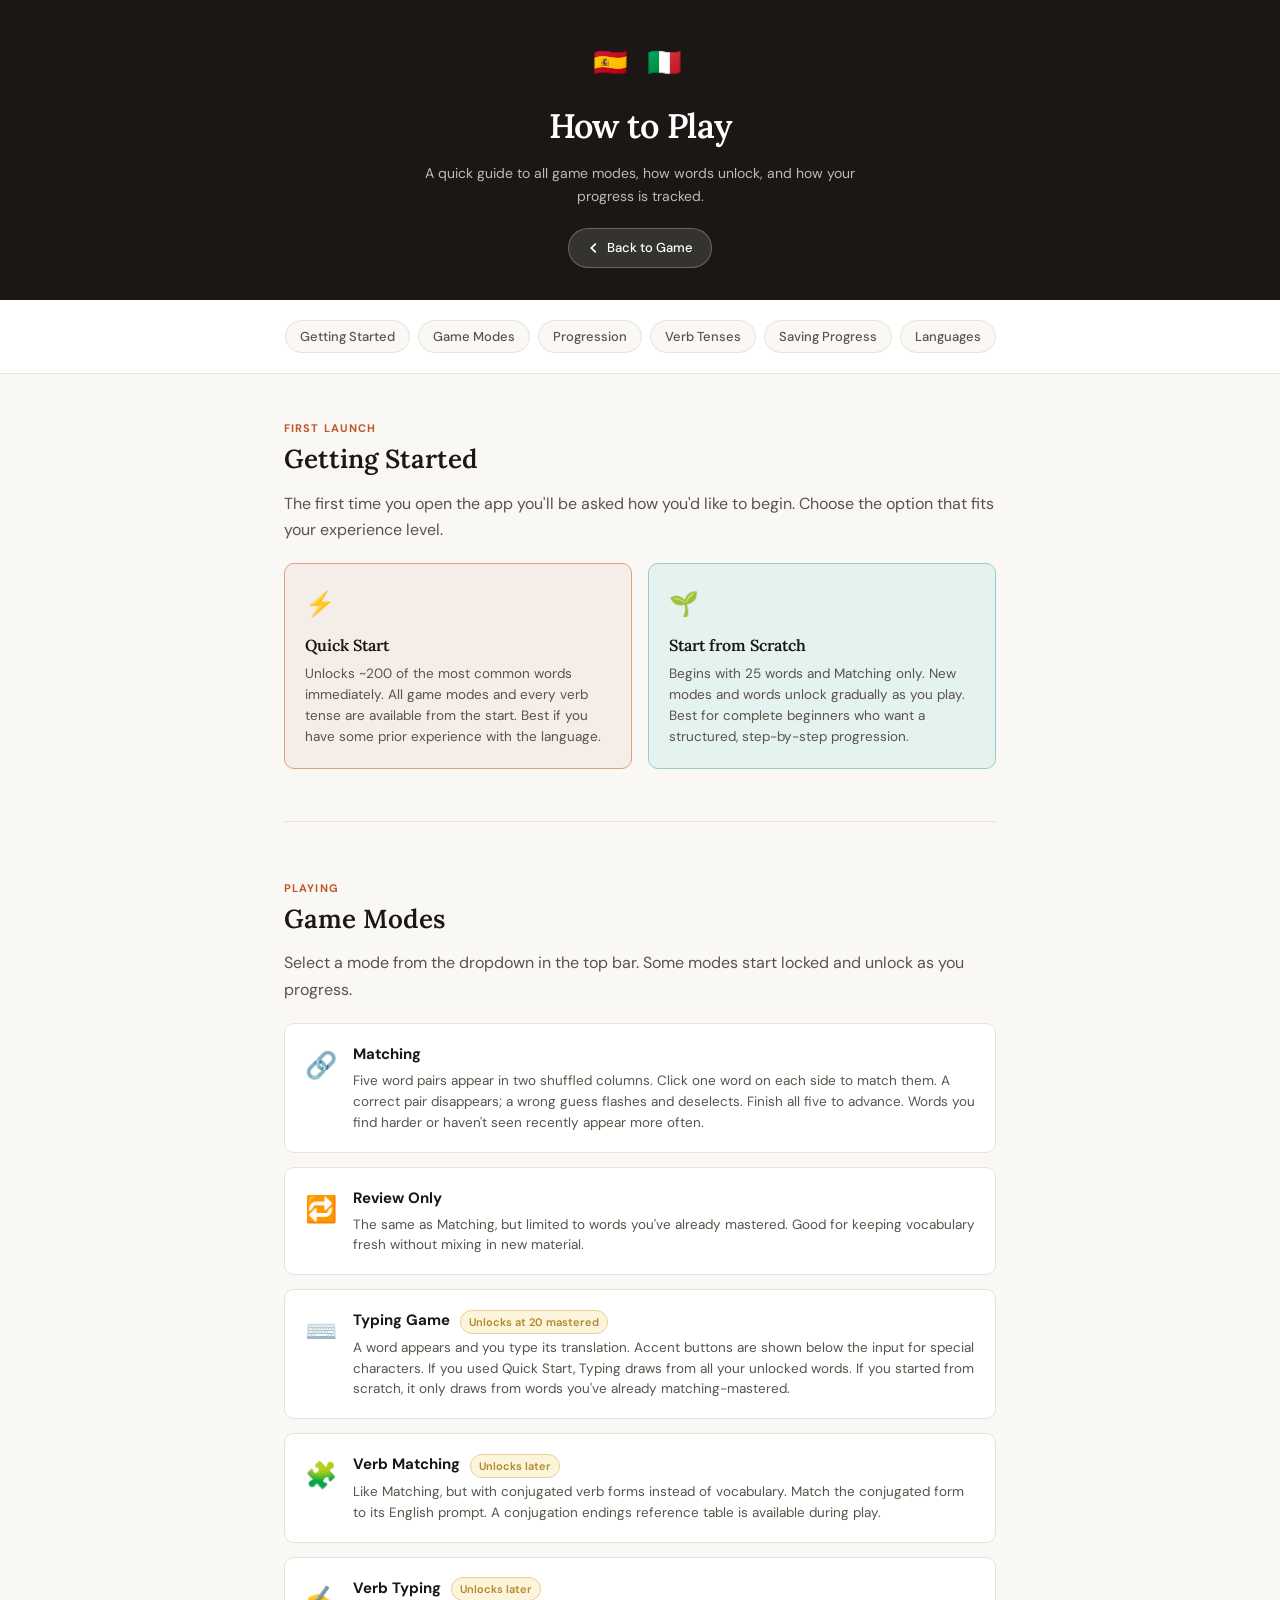
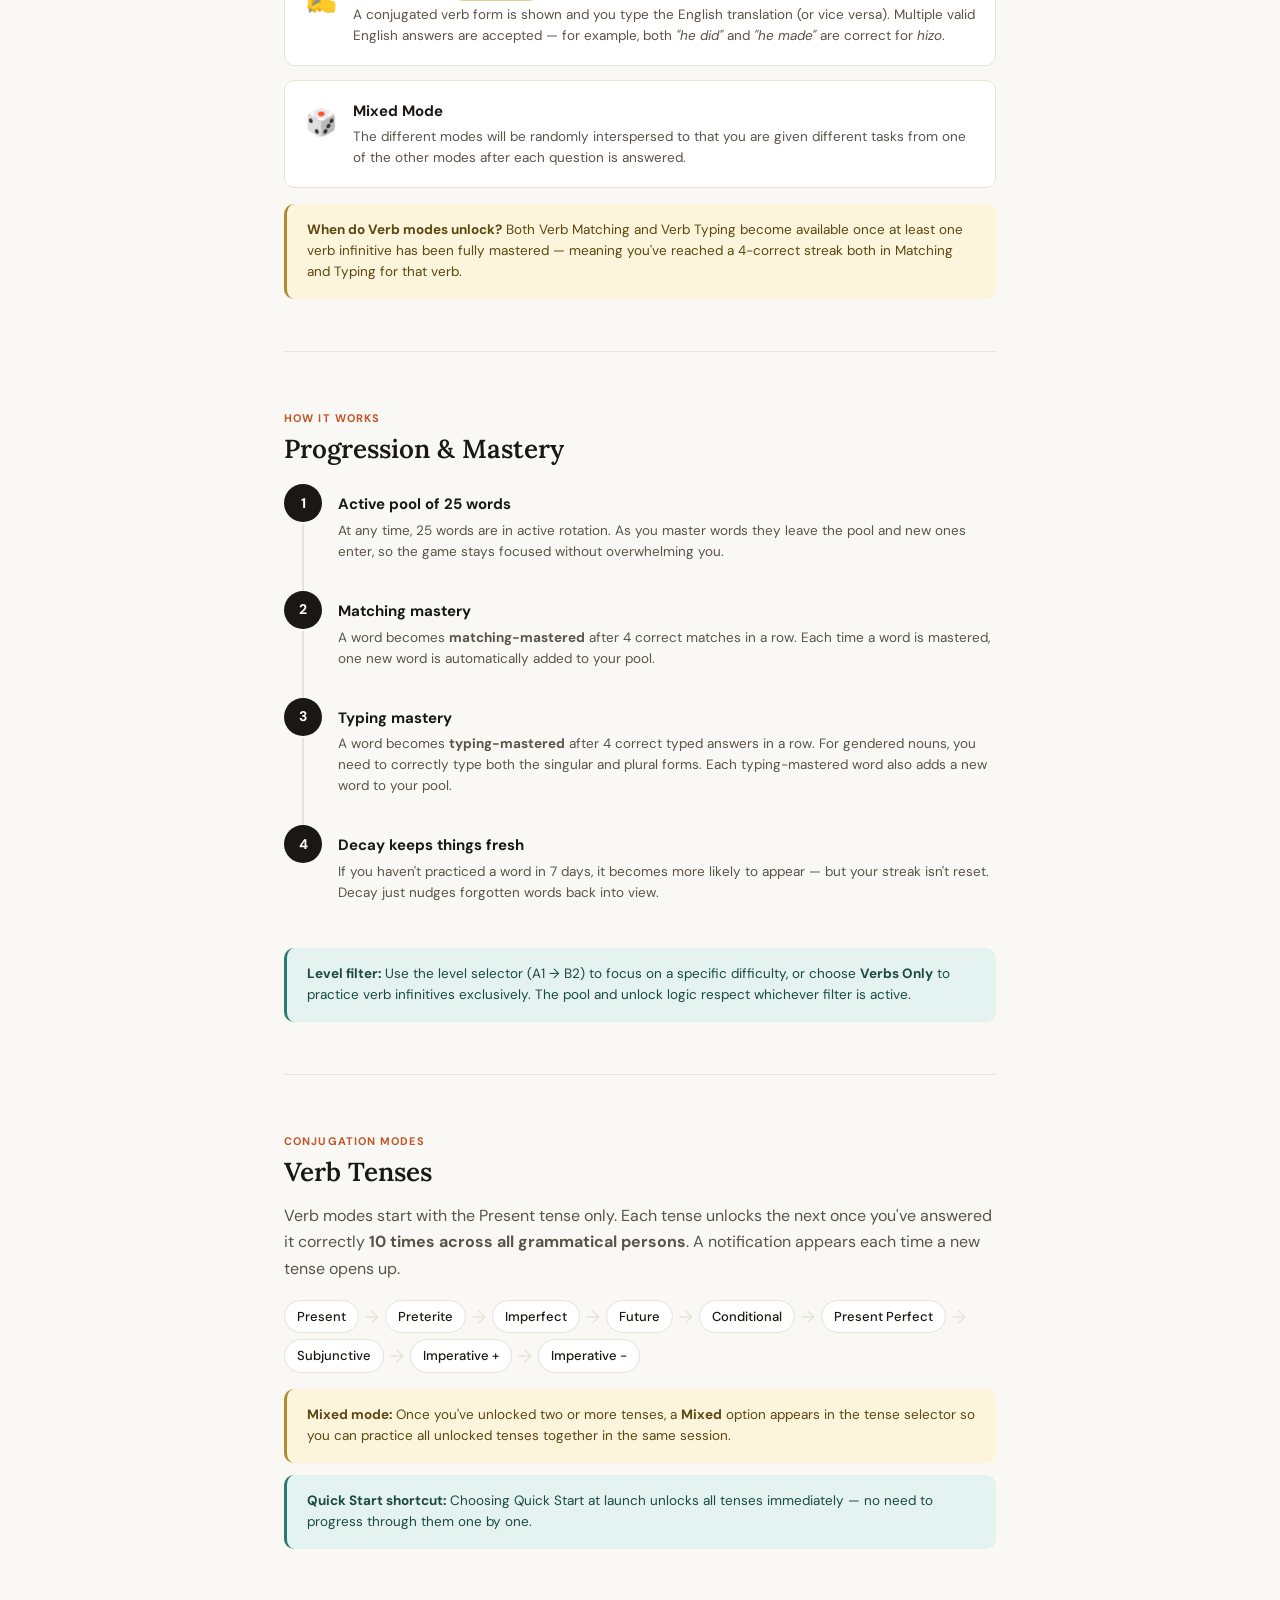
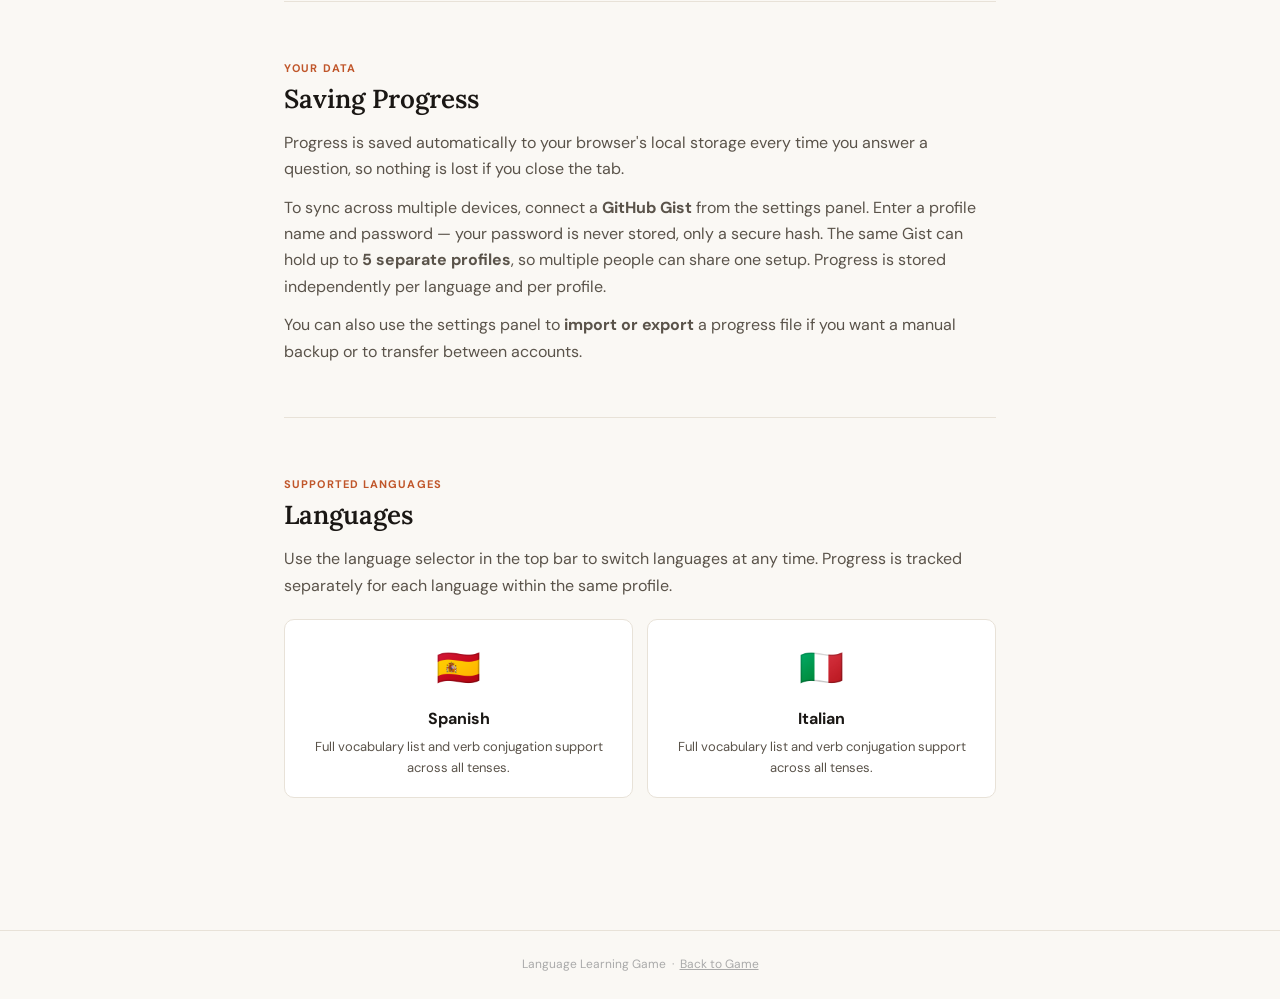
==== help.html @ 62d6d4eb "Update help.html" ====
<!DOCTYPE html>
<html lang="en">
<head>
  <meta charset="UTF-8">
  <meta name="viewport" content="width=device-width, initial-scale=1">
  <title>How to Play — Language Learning Game</title>
  <style>
    @import url('https://fonts.googleapis.com/css2?family=Lora:ital,wght@0,400;0,600;1,400&family=DM+Sans:wght@400;500;700&display=swap');

    *, *::before, *::after { box-sizing: border-box; margin: 0; padding: 0; }

    :root {
      --bg:        #faf8f4;
      --surface:   #ffffff;
      --ink:       #1a1714;
      --ink-soft:  #5a534a;
      --accent:    #c0562a;
      --accent-lt: #f5ede7;
      --teal:      #2a7c6f;
      --teal-lt:   #e4f2f0;
      --gold:      #b08a2e;
      --gold-lt:   #fdf4dc;
      --border:    #e8e2d8;
      --radius:    10px;
    }

    html { scroll-behavior: smooth; }

    body {
      font-family: 'DM Sans', sans-serif;
      background: var(--bg);
      color: var(--ink);
      line-height: 1.65;
      min-height: 100vh;
    }

    /* ── Header ── */
    .page-header {
      background: var(--ink);
      color: #fff;
      padding: 40px 24px 32px;
      text-align: center;
      position: relative;
    }

    .page-header .flags {
      font-size: 28px;
      letter-spacing: 6px;
      margin-bottom: 12px;
    }

    .page-header h1 {
      font-family: 'Lora', serif;
      font-size: clamp(22px, 5vw, 34px);
      font-weight: 600;
      letter-spacing: -0.02em;
      margin-bottom: 8px;
    }

    .page-header p {
      color: #bbb;
      font-size: 14px;
      max-width: 480px;
      margin: 0 auto;
    }

    .back-btn {
      display: inline-flex;
      align-items: center;
      gap: 6px;
      margin-top: 20px;
      padding: 8px 18px;
      background: rgba(255,255,255,0.12);
      color: #fff;
      border: 1px solid rgba(255,255,255,0.25);
      border-radius: 999px;
      font-size: 13px;
      font-family: 'DM Sans', sans-serif;
      font-weight: 500;
      cursor: pointer;
      text-decoration: none;
      transition: background 0.2s;
    }
    .back-btn:hover { background: rgba(255,255,255,0.22); }
    .back-btn svg { width:14px; height:14px; }

    /* ── Nav pills ── */
    .toc {
      display: flex;
      flex-wrap: wrap;
      gap: 8px;
      justify-content: center;
      padding: 20px 24px;
      background: var(--surface);
      border-bottom: 1px solid var(--border);
      position: sticky;
      top: 0;
      z-index: 100;
    }

    .toc a {
      padding: 5px 14px;
      border-radius: 999px;
      background: var(--bg);
      border: 1px solid var(--border);
      color: var(--ink-soft);
      font-size: 13px;
      font-weight: 500;
      text-decoration: none;
      transition: all 0.15s;
      white-space: nowrap;
    }
    .toc a:hover {
      background: var(--accent-lt);
      border-color: var(--accent);
      color: var(--accent);
    }

    /* ── Main layout ── */
    .page-body {
      max-width: 760px;
      margin: 0 auto;
      padding: 40px 24px 80px;
    }

    /* ── Sections ── */
    section {
      margin-bottom: 52px;
      scroll-margin-top: 70px;
    }

    .section-label {
      display: inline-block;
      font-size: 11px;
      font-weight: 700;
      letter-spacing: 0.1em;
      text-transform: uppercase;
      color: var(--accent);
      margin-bottom: 6px;
    }

    h2 {
      font-family: 'Lora', serif;
      font-size: clamp(19px, 4vw, 26px);
      font-weight: 600;
      line-height: 1.2;
      margin-bottom: 16px;
      color: var(--ink);
    }

    p { color: var(--ink-soft); margin-bottom: 12px; }
    p:last-child { margin-bottom: 0; }

    /* ── Start cards ── */
    .start-cards {
      display: grid;
      grid-template-columns: 1fr 1fr;
      gap: 16px;
      margin-top: 20px;
    }

    @media (max-width: 500px) {
      .start-cards { grid-template-columns: 1fr; }
    }

    .start-card {
      border-radius: var(--radius);
      padding: 20px;
      border: 1.5px solid var(--border);
    }

    .start-card.qs {
      background: var(--accent-lt);
      border-color: #e0a080;
    }

    .start-card.scratch {
      background: var(--teal-lt);
      border-color: #9accc5;
    }

    .start-card .card-icon {
      font-size: 24px;
      margin-bottom: 8px;
    }

    .start-card h3 {
      font-family: 'Lora', serif;
      font-size: 16px;
      font-weight: 600;
      margin-bottom: 6px;
    }

    .start-card p {
      font-size: 13.5px;
      line-height: 1.55;
      margin: 0;
    }

    /* ── Mode cards ── */
    .mode-list {
      display: flex;
      flex-direction: column;
      gap: 14px;
      margin-top: 20px;
    }

    .mode-card {
      display: flex;
      gap: 16px;
      align-items: flex-start;
      background: var(--surface);
      border: 1px solid var(--border);
      border-radius: var(--radius);
      padding: 18px 20px;
    }

    .mode-card .mode-icon {
      font-size: 26px;
      flex-shrink: 0;
      margin-top: 2px;
    }

    .mode-card h3 {
      font-size: 15px;
      font-weight: 700;
      margin-bottom: 4px;
    }

    .mode-card p {
      font-size: 13.5px;
      margin: 0;
      line-height: 1.55;
    }

    .badge {
      display: inline-block;
      font-size: 11px;
      font-weight: 600;
      padding: 2px 8px;
      border-radius: 999px;
      margin-left: 6px;
      vertical-align: middle;
      background: var(--gold-lt);
      color: var(--gold);
      border: 1px solid #e8d090;
    }

    /* ── Progress steps ── */
    .progress-steps {
      margin-top: 20px;
      display: flex;
      flex-direction: column;
      gap: 0;
    }

    .step {
      display: flex;
      gap: 16px;
      position: relative;
    }

    .step:not(:last-child)::before {
      content: '';
      position: absolute;
      left: 18px;
      top: 40px;
      bottom: 0;
      width: 2px;
      background: var(--border);
    }

    .step-num {
      width: 38px;
      height: 38px;
      border-radius: 50%;
      background: var(--ink);
      color: #fff;
      display: flex;
      align-items: center;
      justify-content: center;
      font-size: 14px;
      font-weight: 700;
      flex-shrink: 0;
      z-index: 1;
    }

    .step-body {
      padding-bottom: 28px;
    }

    .step-body h3 {
      font-size: 15px;
      font-weight: 700;
      margin-bottom: 4px;
      padding-top: 8px;
    }

    .step-body p {
      font-size: 13.5px;
      margin: 0;
      line-height: 1.55;
    }

    /* ── Tense chain ── */
    .tense-chain {
      display: flex;
      flex-wrap: wrap;
      align-items: center;
      gap: 6px;
      margin: 18px 0 8px;
    }

    .tense-pill {
      padding: 5px 12px;
      border-radius: 999px;
      background: var(--surface);
      border: 1px solid var(--border);
      font-size: 13px;
      font-weight: 500;
      color: var(--ink);
    }

    .tense-arrow {
      color: var(--border);
      font-size: 18px;
      line-height: 1;
    }

    /* ── Info boxes ── */
    .info-box {
      border-radius: var(--radius);
      padding: 16px 20px;
      margin-top: 16px;
      font-size: 13.5px;
      line-height: 1.55;
    }

    .info-box.tip {
      background: var(--gold-lt);
      border-left: 3px solid var(--gold);
      color: #5a4810;
    }

    .info-box.note {
      background: var(--teal-lt);
      border-left: 3px solid var(--teal);
      color: #1a4a43;
    }

    .info-box strong { font-weight: 700; }

    /* ── Language grid ── */
    .lang-grid {
      display: grid;
      grid-template-columns: 1fr 1fr;
      gap: 14px;
      margin-top: 20px;
    }

    @media (max-width: 440px) {
      .lang-grid { grid-template-columns: 1fr; }
    }

    .lang-card {
      background: var(--surface);
      border: 1px solid var(--border);
      border-radius: var(--radius);
      padding: 18px 20px;
      text-align: center;
    }

    .lang-card .lang-flag { font-size: 36px; margin-bottom: 8px; }
    .lang-card h3 { font-size: 16px; font-weight: 700; margin-bottom: 4px; }
    .lang-card p { font-size: 13px; margin: 0; }

    /* ── Divider ── */
    hr {
      border: none;
      border-top: 1px solid var(--border);
      margin: 0 0 52px;
    }

    /* ── Footer ── */
    .page-footer {
      text-align: center;
      padding: 24px;
      font-size: 12px;
      color: #aaa;
      border-top: 1px solid var(--border);
    }
  </style>
</head>
<body>

  <header class="page-header">
    <div class="flags">🇪🇸 🇮🇹</div>
    <h1>How to Play</h1>
    <p>A quick guide to all game modes, how words unlock, and how your progress is tracked.</p>
    <a class="back-btn" href="javascript:window.close()">
      <svg viewBox="0 0 16 16" fill="none" stroke="currentColor" stroke-width="2">
        <path d="M10 3L5 8l5 5"/>
      </svg>
      Back to Game
    </a>
  </header>

  <nav class="toc" aria-label="Page sections">
    <a href="#getting-started">Getting Started</a>
    <a href="#modes">Game Modes</a>
    <a href="#progression">Progression</a>
    <a href="#verb-tenses">Verb Tenses</a>
    <a href="#sync">Saving Progress</a>
    <a href="#languages">Languages</a>
  </nav>

  <div class="page-body">

    <!-- ── GETTING STARTED ── -->
    <section id="getting-started">
      <span class="section-label">First launch</span>
      <h2>Getting Started</h2>
      <p>The first time you open the app you'll be asked how you'd like to begin. Choose the option that fits your experience level.</p>

      <div class="start-cards">
        <div class="start-card qs">
          <div class="card-icon">⚡</div>
          <h3>Quick Start</h3>
          <p>Unlocks ~200 of the most common words immediately. All game modes and every verb tense are available from the start. Best if you have some prior experience with the language.</p>
        </div>
        <div class="start-card scratch">
          <div class="card-icon">🌱</div>
          <h3>Start from Scratch</h3>
          <p>Begins with 25 words and Matching only. New modes and words unlock gradually as you play. Best for complete beginners who want a structured, step-by-step progression.</p>
        </div>
      </div>
    </section>

    <hr>

    <!-- ── GAME MODES ── -->
    <section id="modes">
      <span class="section-label">Playing</span>
      <h2>Game Modes</h2>
      <p>Select a mode from the dropdown in the top bar. Some modes start locked and unlock as you progress.</p>

      <div class="mode-list">

        <div class="mode-card">
          <div class="mode-icon">🔗</div>
          <div>
            <h3>Matching</h3>
            <p>Five word pairs appear in two shuffled columns. Click one word on each side to match them. A correct pair disappears; a wrong guess flashes and deselects. Finish all five to advance. Words you find harder or haven't seen recently appear more often.</p>
          </div>
        </div>

        <div class="mode-card">
          <div class="mode-icon">🔁</div>
          <div>
            <h3>Review Only</h3>
            <p>The same as Matching, but limited to words you've already mastered. Good for keeping vocabulary fresh without mixing in new material.</p>
          </div>
        </div>

        <div class="mode-card">
          <div class="mode-icon">⌨️</div>
          <div>
            <h3>Typing Game <span class="badge">Unlocks at 20 mastered</span></h3>
            <p>A word appears and you type its translation. Accent buttons are shown below the input for special characters. If you used Quick Start, Typing draws from all your unlocked words. If you started from scratch, it only draws from words you've already matching-mastered.</p>
          </div>
        </div>

        <div class="mode-card">
          <div class="mode-icon">🧩</div>
          <div>
            <h3>Verb Matching <span class="badge">Unlocks later</span></h3>
            <p>Like Matching, but with conjugated verb forms instead of vocabulary. Match the conjugated form to its English prompt. A conjugation endings reference table is available during play.</p>
          </div>
        </div>

        <div class="mode-card">
          <div class="mode-icon">✍️</div>
          <div>
            <h3>Verb Typing <span class="badge">Unlocks later</span></h3>
            <p>A conjugated verb form is shown and you type the English translation (or vice versa). Multiple valid English answers are accepted — for example, both <em>"he did"</em> and <em>"he made"</em> are correct for <em>hizo</em>.</p>
          </div>
        </div>

        <div class="mode-card">
          <div class="mode-icon">🎲</div>
          <div>
            <h3>Mixed Mode</h3>
            <p>The different modes will be randomly interspersed to that you are given different tasks from one of the other modes after each question is answered.</p>
          </div>
        </div>

      </div>

      <div class="info-box tip">
        <strong>When do Verb modes unlock?</strong> Both Verb Matching and Verb Typing become available once at least one verb infinitive has been fully mastered — meaning you've reached a 4-correct streak both in Matching and Typing for that verb.
      </div>
    </section>

    <hr>

    <!-- ── PROGRESSION ── -->
    <section id="progression">
      <span class="section-label">How it works</span>
      <h2>Progression &amp; Mastery</h2>

      <div class="progress-steps">

        <div class="step">
          <div class="step-num">1</div>
          <div class="step-body">
            <h3>Active pool of 25 words</h3>
            <p>At any time, 25 words are in active rotation. As you master words they leave the pool and new ones enter, so the game stays focused without overwhelming you.</p>
          </div>
        </div>

        <div class="step">
          <div class="step-num">2</div>
          <div class="step-body">
            <h3>Matching mastery</h3>
            <p>A word becomes <strong>matching-mastered</strong> after 4 correct matches in a row. Each time a word is mastered, one new word is automatically added to your pool.</p>
          </div>
        </div>

        <div class="step">
          <div class="step-num">3</div>
          <div class="step-body">
            <h3>Typing mastery</h3>
            <p>A word becomes <strong>typing-mastered</strong> after 4 correct typed answers in a row. For gendered nouns, you need to correctly type both the singular and plural forms. Each typing-mastered word also adds a new word to your pool.</p>
          </div>
        </div>

        <div class="step">
          <div class="step-num">4</div>
          <div class="step-body">
            <h3>Decay keeps things fresh</h3>
            <p>If you haven't practiced a word in 7 days, it becomes more likely to appear — but your streak isn't reset. Decay just nudges forgotten words back into view.</p>
          </div>
        </div>

      </div>

      <div class="info-box note">
        <strong>Level filter:</strong> Use the level selector (A1 → B2) to focus on a specific difficulty, or choose <strong>Verbs Only</strong> to practice verb infinitives exclusively. The pool and unlock logic respect whichever filter is active.
      </div>
    </section>

    <hr>

    <!-- ── VERB TENSES ── -->
    <section id="verb-tenses">
      <span class="section-label">Conjugation modes</span>
      <h2>Verb Tenses</h2>
      <p>Verb modes start with the Present tense only. Each tense unlocks the next once you've answered it correctly <strong>10 times across all grammatical persons</strong>. A notification appears each time a new tense opens up.</p>

      <div class="tense-chain">
        <span class="tense-pill">Present</span>
        <span class="tense-arrow">→</span>
        <span class="tense-pill">Preterite</span>
        <span class="tense-arrow">→</span>
        <span class="tense-pill">Imperfect</span>
        <span class="tense-arrow">→</span>
        <span class="tense-pill">Future</span>
        <span class="tense-arrow">→</span>
        <span class="tense-pill">Conditional</span>
        <span class="tense-arrow">→</span>
        <span class="tense-pill">Present Perfect</span>
        <span class="tense-arrow">→</span>
        <span class="tense-pill">Subjunctive</span>
        <span class="tense-arrow">→</span>
        <span class="tense-pill">Imperative +</span>
        <span class="tense-arrow">→</span>
        <span class="tense-pill">Imperative −</span>
      </div>

      <div class="info-box tip">
        <strong>Mixed mode:</strong> Once you've unlocked two or more tenses, a <strong>Mixed</strong> option appears in the tense selector so you can practice all unlocked tenses together in the same session.
      </div>

      <div class="info-box note" style="margin-top:12px;">
        <strong>Quick Start shortcut:</strong> Choosing Quick Start at launch unlocks all tenses immediately — no need to progress through them one by one.
      </div>
    </section>

    <hr>

    <!-- ── SAVING PROGRESS ── -->
    <section id="sync">
      <span class="section-label">Your data</span>
      <h2>Saving Progress</h2>
      <p>Progress is saved automatically to your browser's local storage every time you answer a question, so nothing is lost if you close the tab.</p>
      <p>To sync across multiple devices, connect a <strong>GitHub Gist</strong> from the settings panel. Enter a profile name and password — your password is never stored, only a secure hash. The same Gist can hold up to <strong>5 separate profiles</strong>, so multiple people can share one setup. Progress is stored independently per language and per profile.</p>
      <p>You can also use the settings panel to <strong>import or export</strong> a progress file if you want a manual backup or to transfer between accounts.</p>
    </section>

    <hr>

    <!-- ── LANGUAGES ── -->
    <section id="languages">
      <span class="section-label">Supported languages</span>
      <h2>Languages</h2>
      <p>Use the language selector in the top bar to switch languages at any time. Progress is tracked separately for each language within the same profile.</p>

      <div class="lang-grid">
        <div class="lang-card">
          <div class="lang-flag">🇪🇸</div>
          <h3>Spanish</h3>
          <p>Full vocabulary list and verb conjugation support across all tenses.</p>
        </div>
        <div class="lang-card">
          <div class="lang-flag">🇮🇹</div>
          <h3>Italian</h3>
          <p>Full vocabulary list and verb conjugation support across all tenses.</p>
        </div>
      </div>
    </section>

  </div>

  <footer class="page-footer">
    Language Learning Game &nbsp;·&nbsp; <a href="javascript:window.close()" style="color:inherit;">Back to Game</a>
  </footer>

</body>
</html>
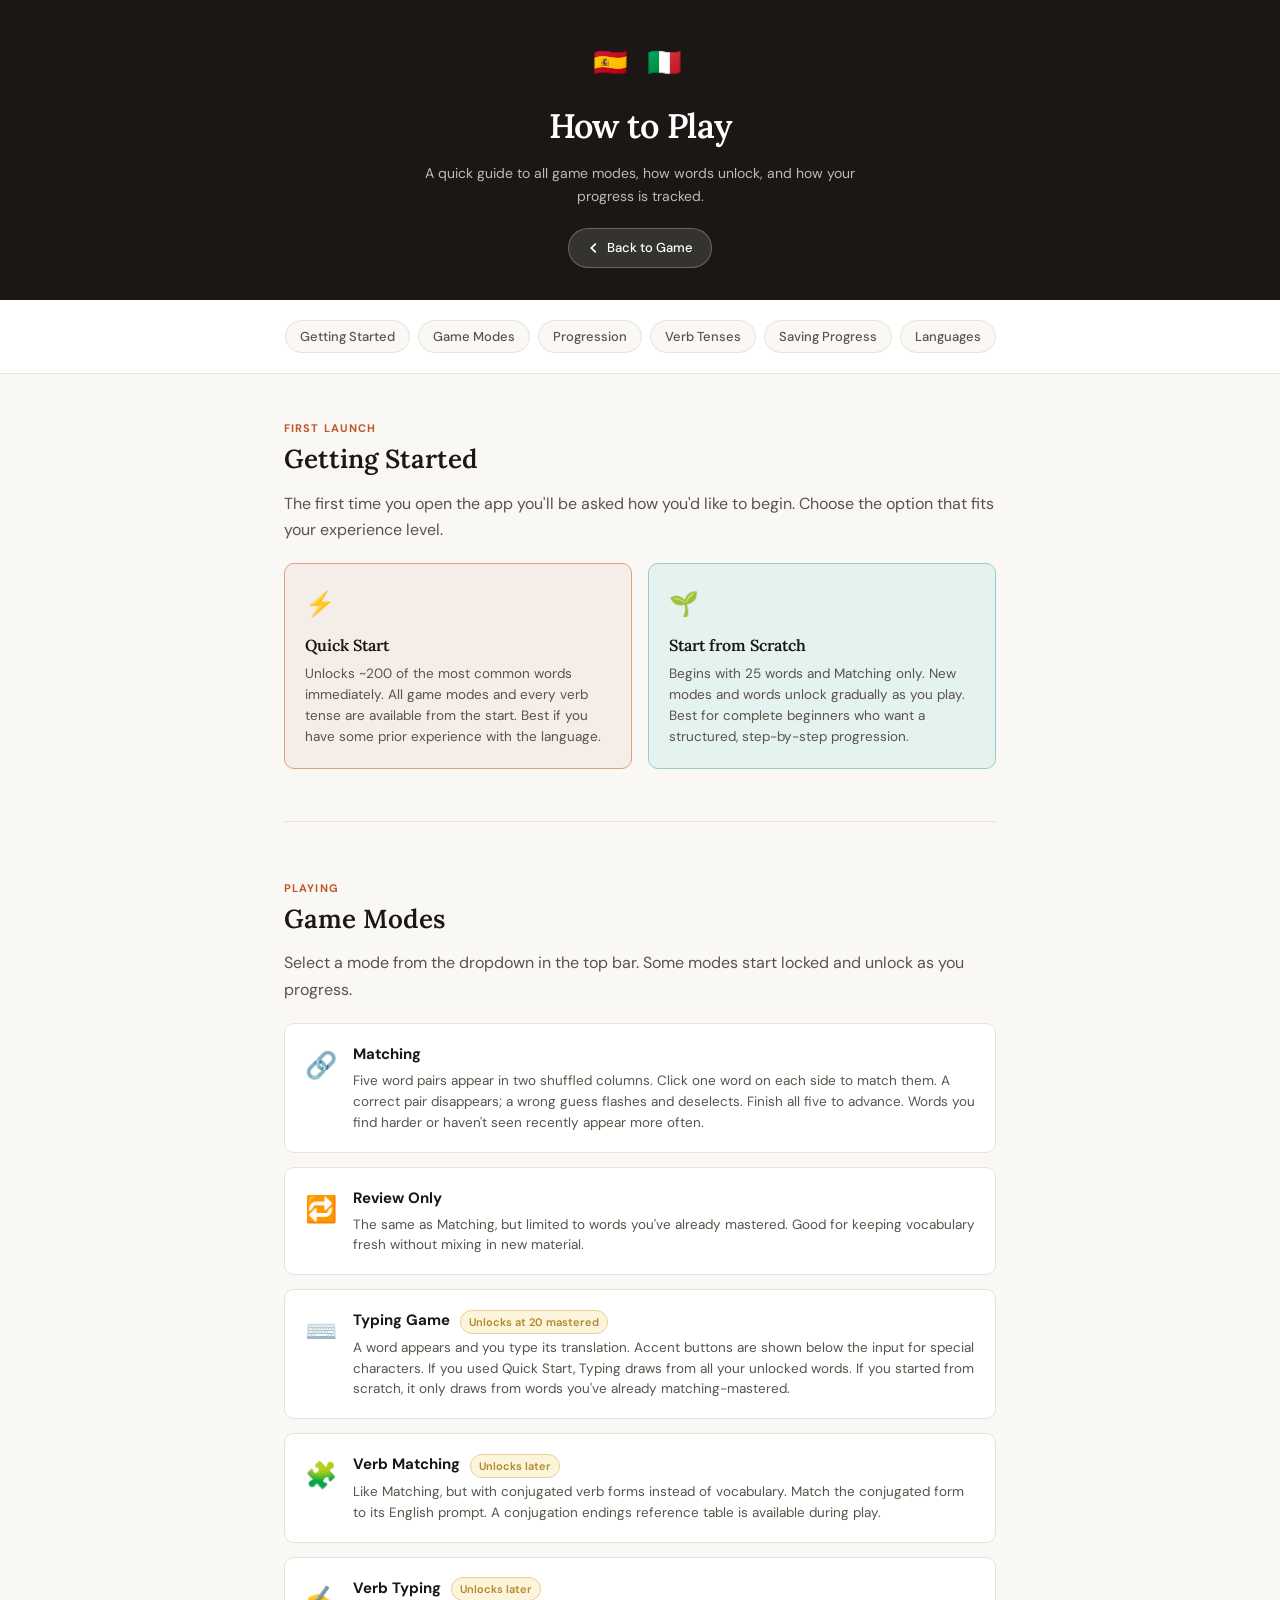
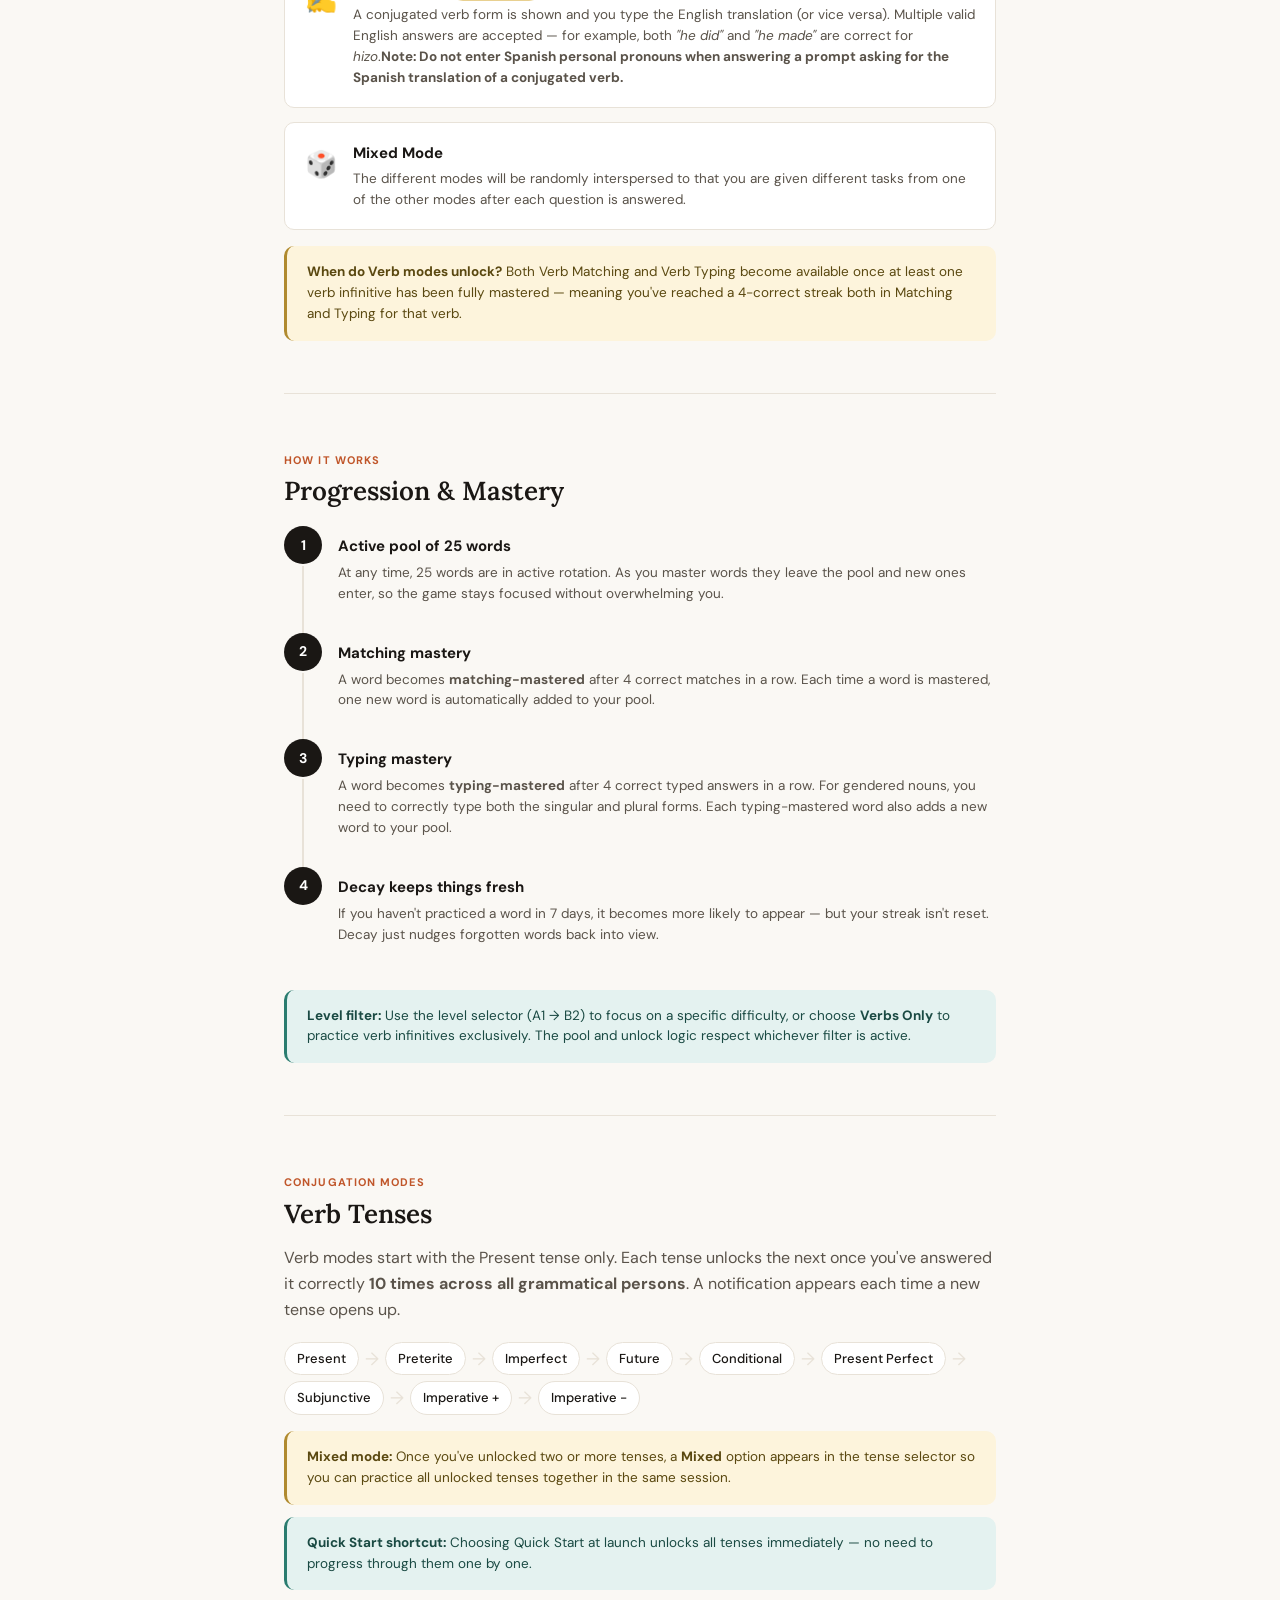
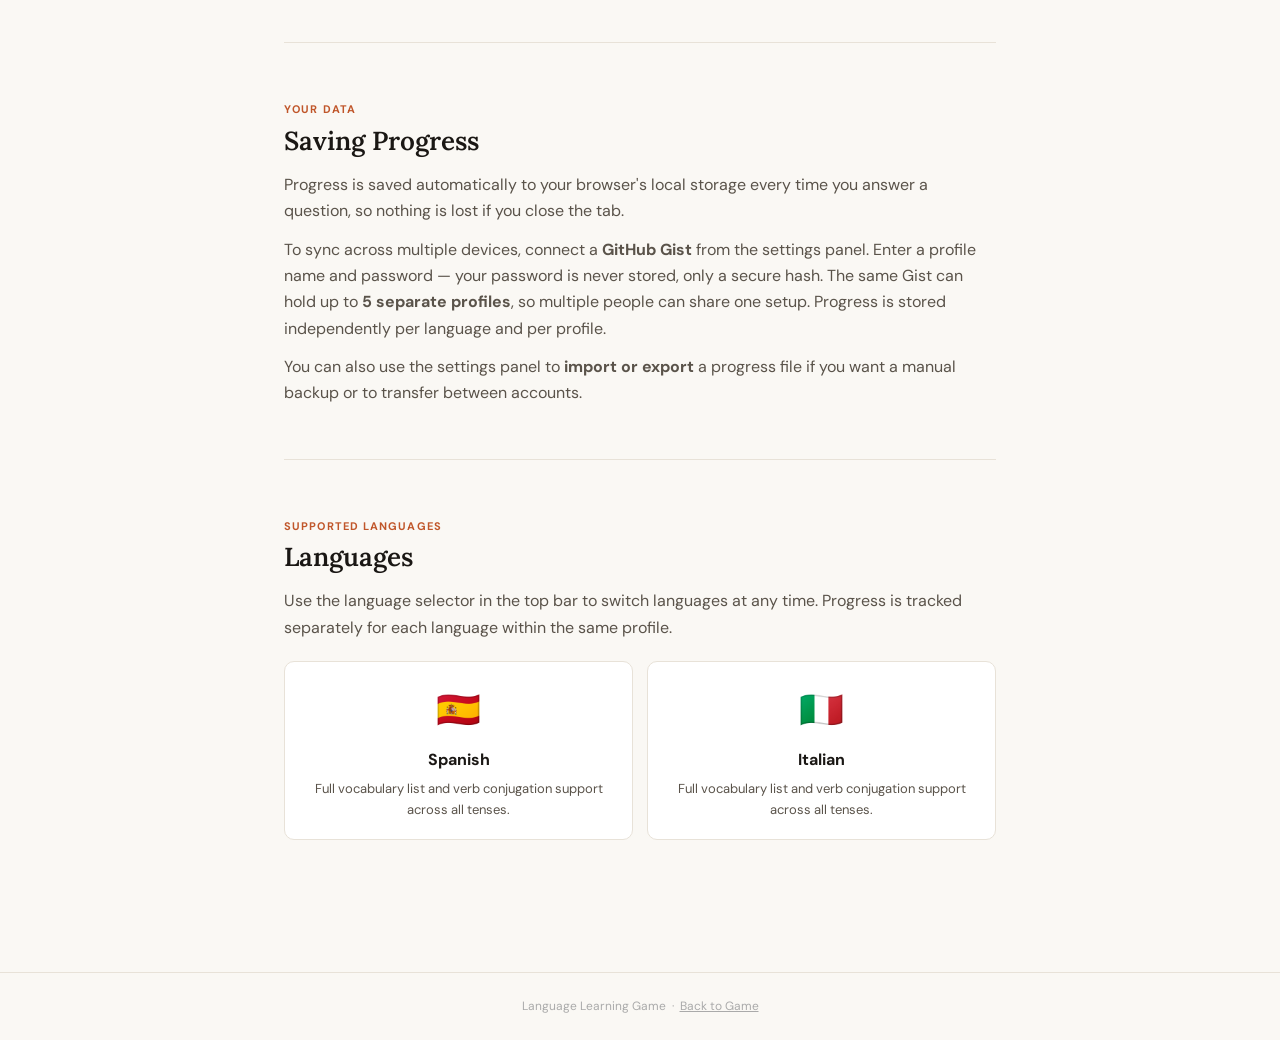
==== commit 3ec20086: "Update help.html" ====
--- a/help.html
+++ b/help.html
@@ -482,7 +482,7 @@
           <div class="mode-icon">✍️</div>
           <div>
             <h3>Verb Typing <span class="badge">Unlocks later</span></h3>
-            <p>A conjugated verb form is shown and you type the English translation (or vice versa). Multiple valid English answers are accepted — for example, both <em>"he did"</em> and <em>"he made"</em> are correct for <em>hizo</em>.</p>
+            <p>A conjugated verb form is shown and you type the English translation (or vice versa). Multiple valid English answers are accepted — for example, both <em>"he did"</em> and <em>"he made"</em> are correct for <em>hizo</em>.<strong>Note: Do not enter Spanish personal pronouns when answering a prompt asking for the Spanish translation of a conjugated verb.</strong></p>
           </div>
         </div>
 
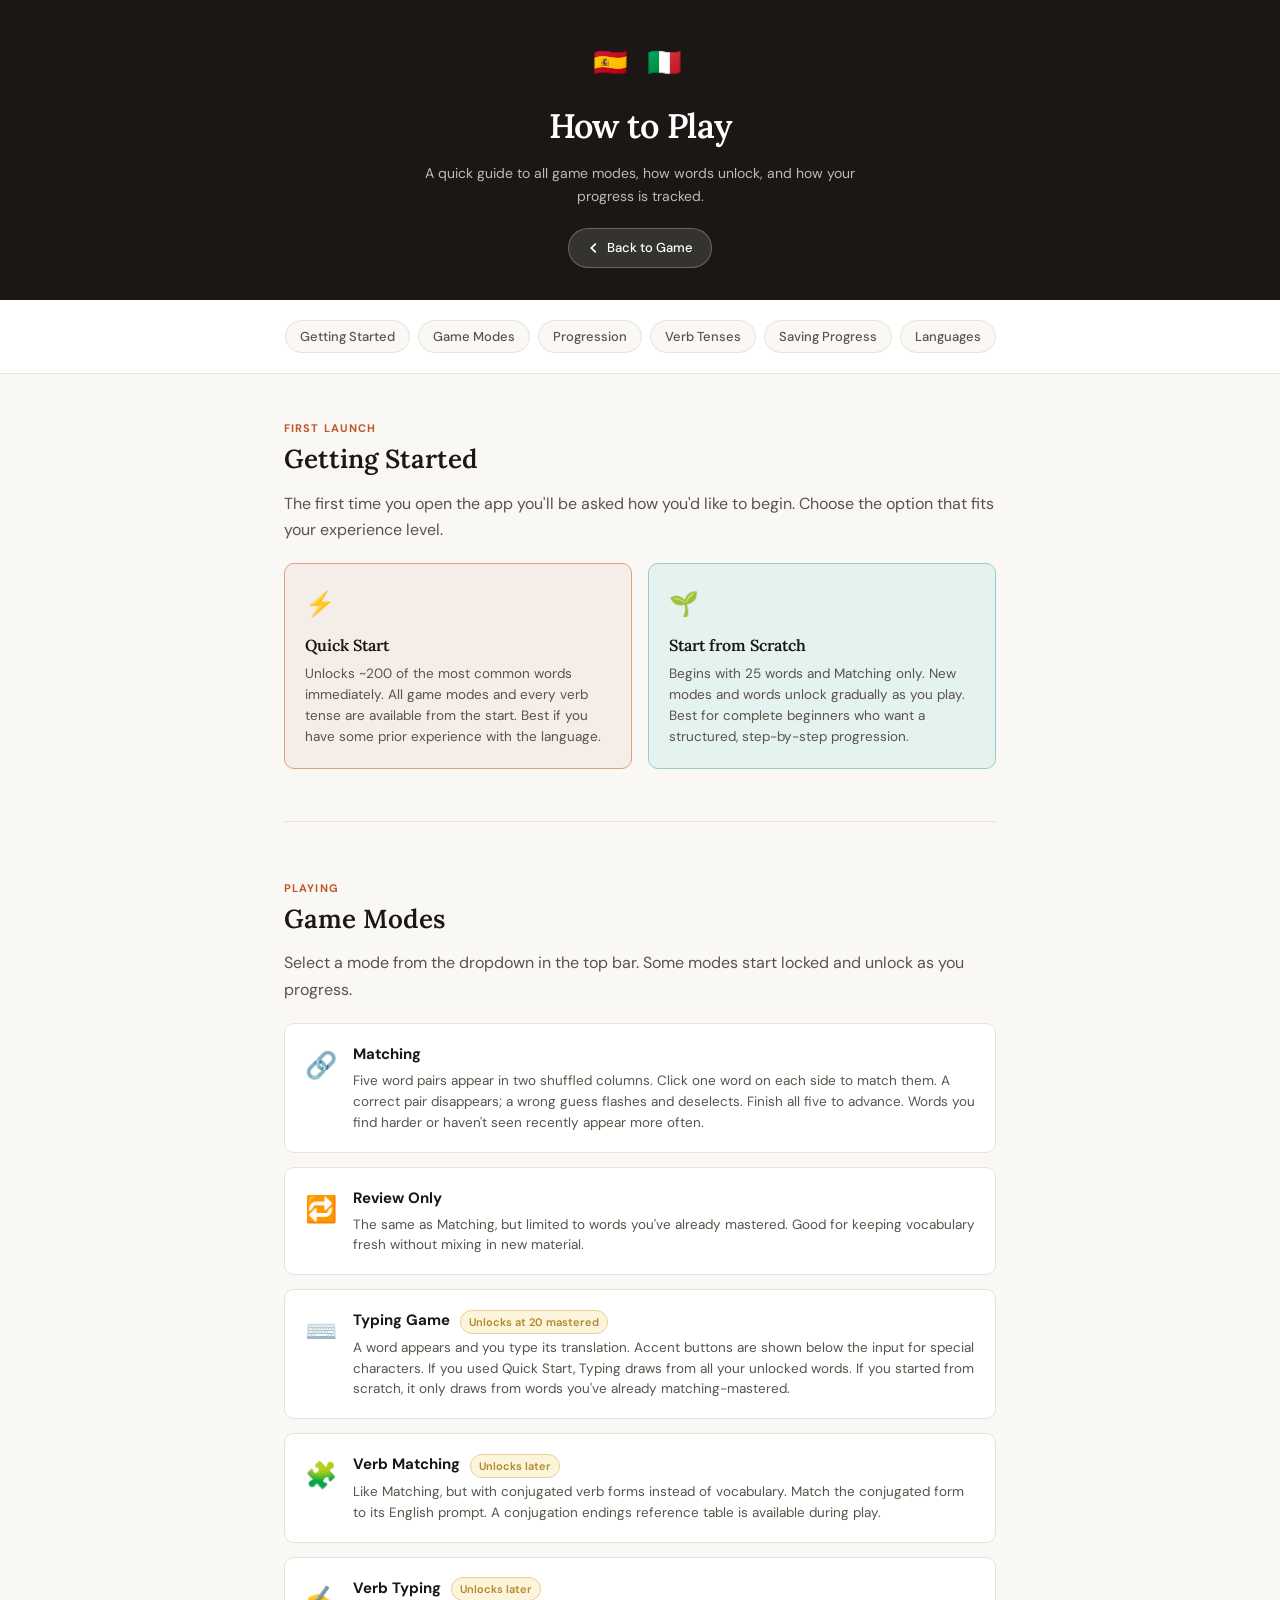
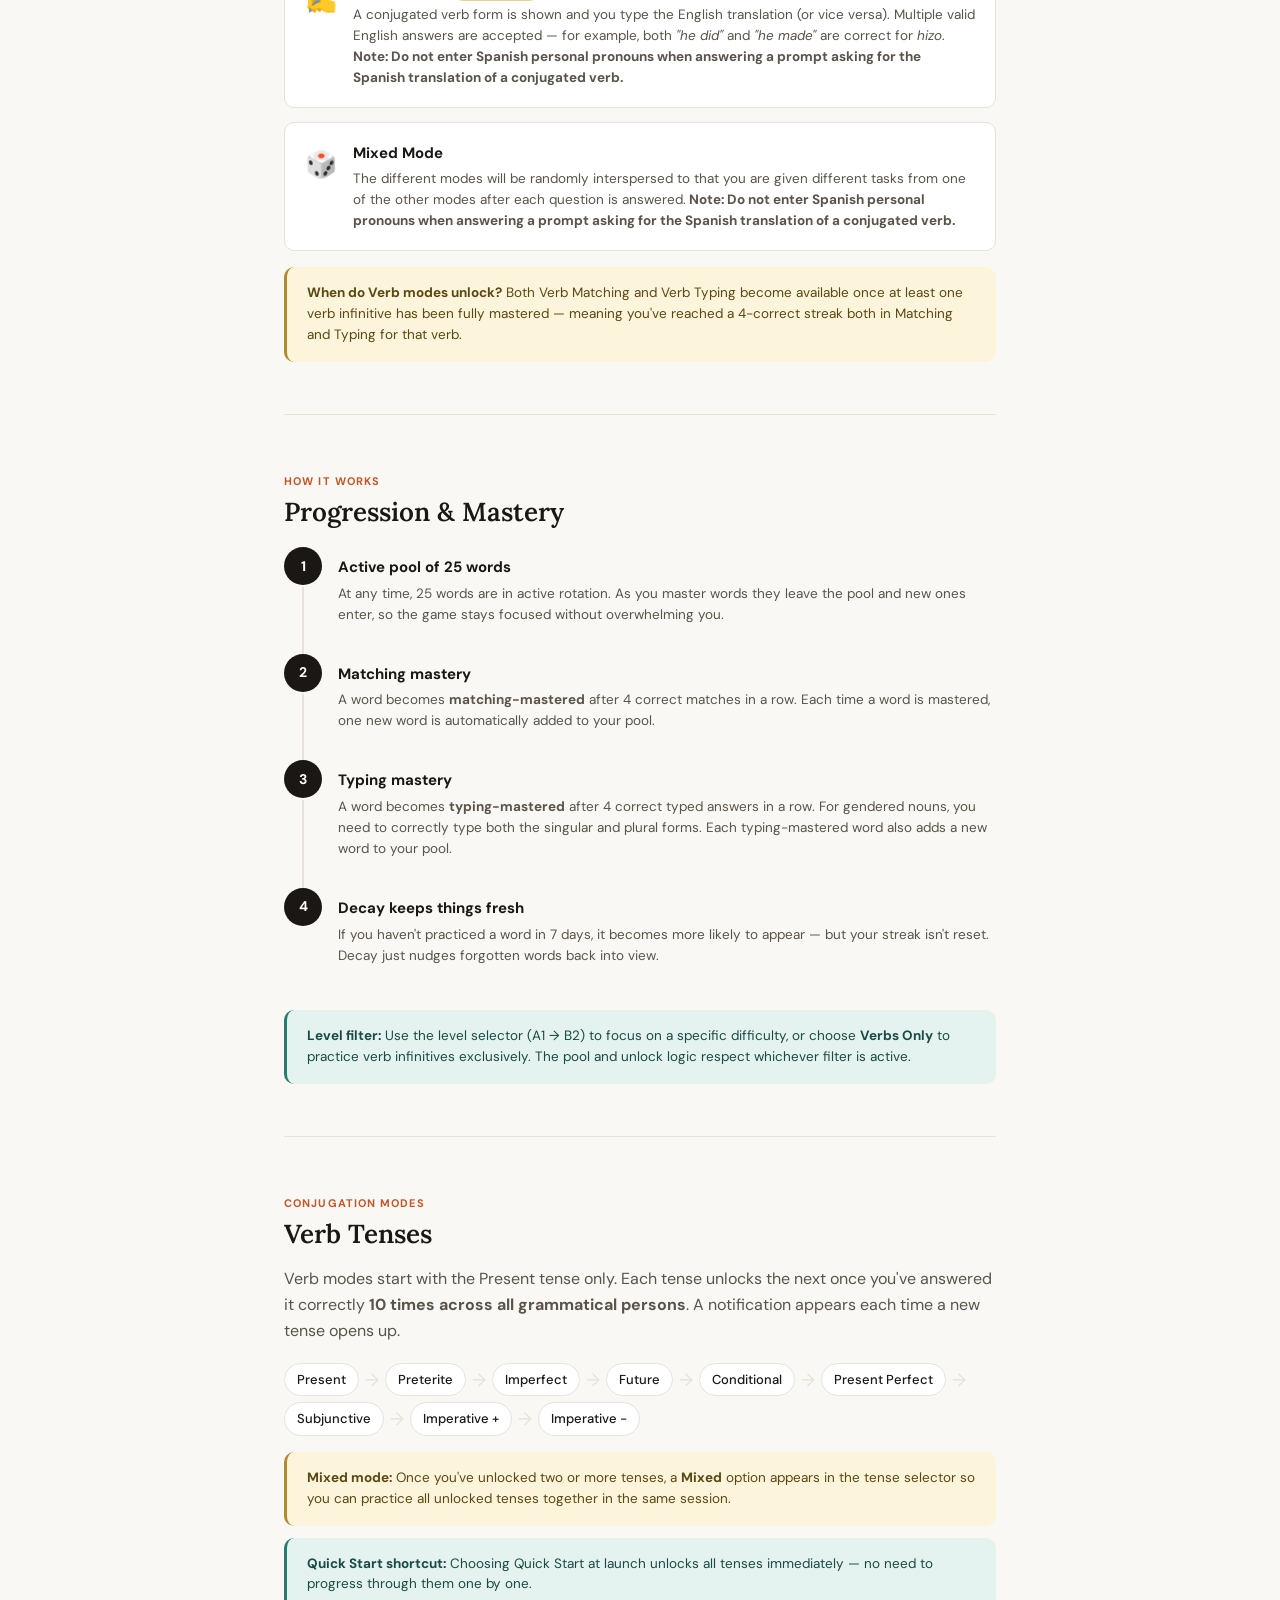
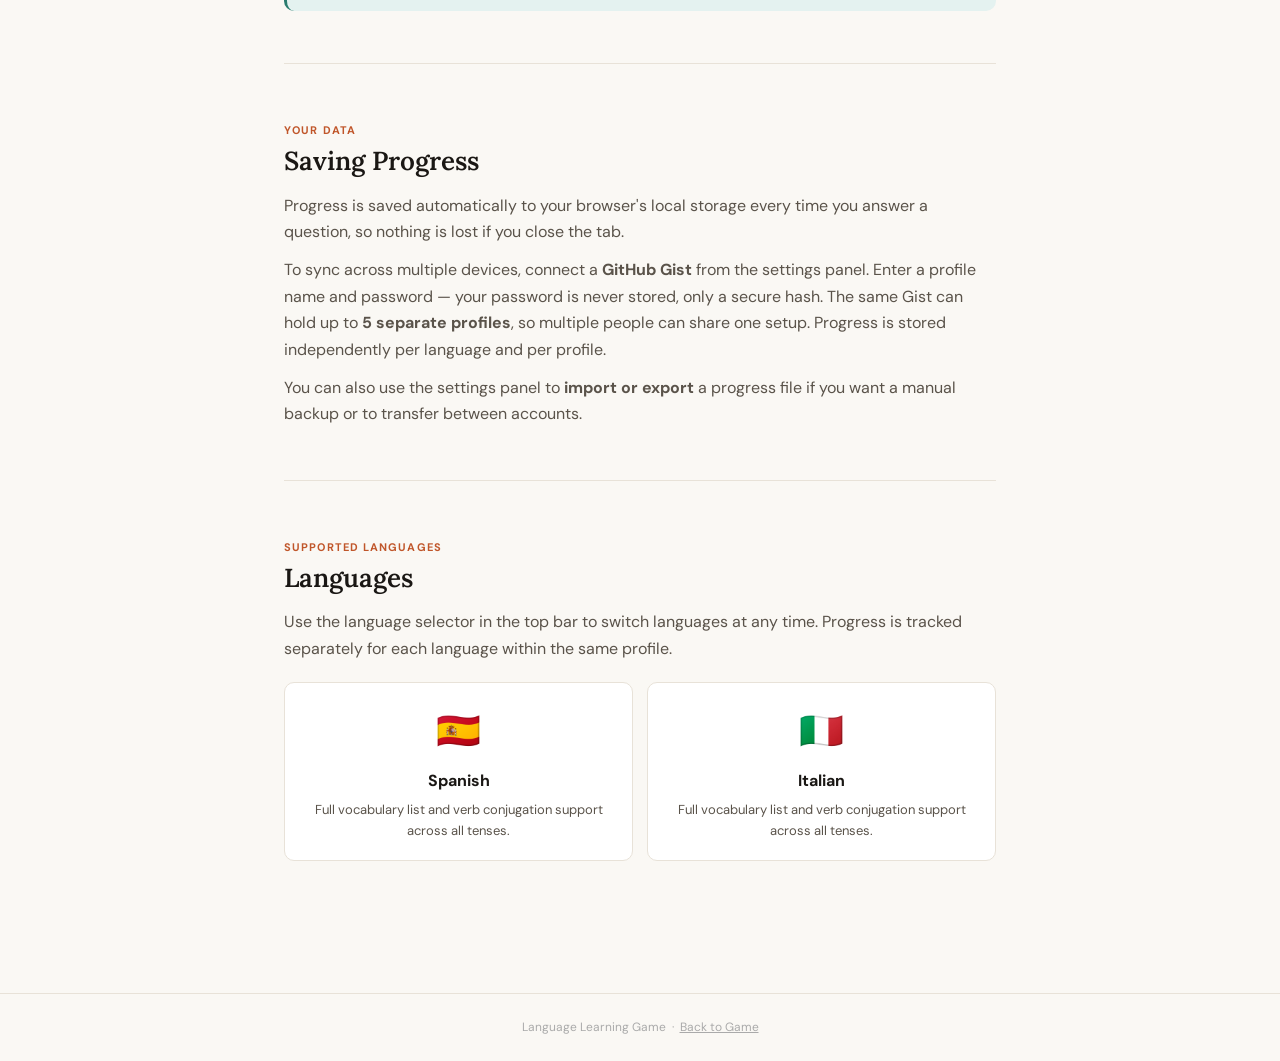
==== commit 005849dc: "Update help.html" ====
--- a/help.html
+++ b/help.html
@@ -482,7 +482,7 @@
           <div class="mode-icon">✍️</div>
           <div>
             <h3>Verb Typing <span class="badge">Unlocks later</span></h3>
-            <p>A conjugated verb form is shown and you type the English translation (or vice versa). Multiple valid English answers are accepted — for example, both <em>"he did"</em> and <em>"he made"</em> are correct for <em>hizo</em>.<strong>Note: Do not enter Spanish personal pronouns when answering a prompt asking for the Spanish translation of a conjugated verb.</strong></p>
+            <p>A conjugated verb form is shown and you type the English translation (or vice versa). Multiple valid English answers are accepted — for example, both <em>"he did"</em> and <em>"he made"</em> are correct for <em>hizo</em>.<strong> Note: Do not enter Spanish personal pronouns when answering a prompt asking for the Spanish translation of a conjugated verb.</strong></p>
           </div>
         </div>
 
@@ -490,7 +490,7 @@
           <div class="mode-icon">🎲</div>
           <div>
             <h3>Mixed Mode</h3>
-            <p>The different modes will be randomly interspersed to that you are given different tasks from one of the other modes after each question is answered.</p>
+            <p>The different modes will be randomly interspersed to that you are given different tasks from one of the other modes after each question is answered.<strong> Note: Do not enter Spanish personal pronouns when answering a prompt asking for the Spanish translation of a conjugated verb.</strong></p>
           </div>
         </div>
 
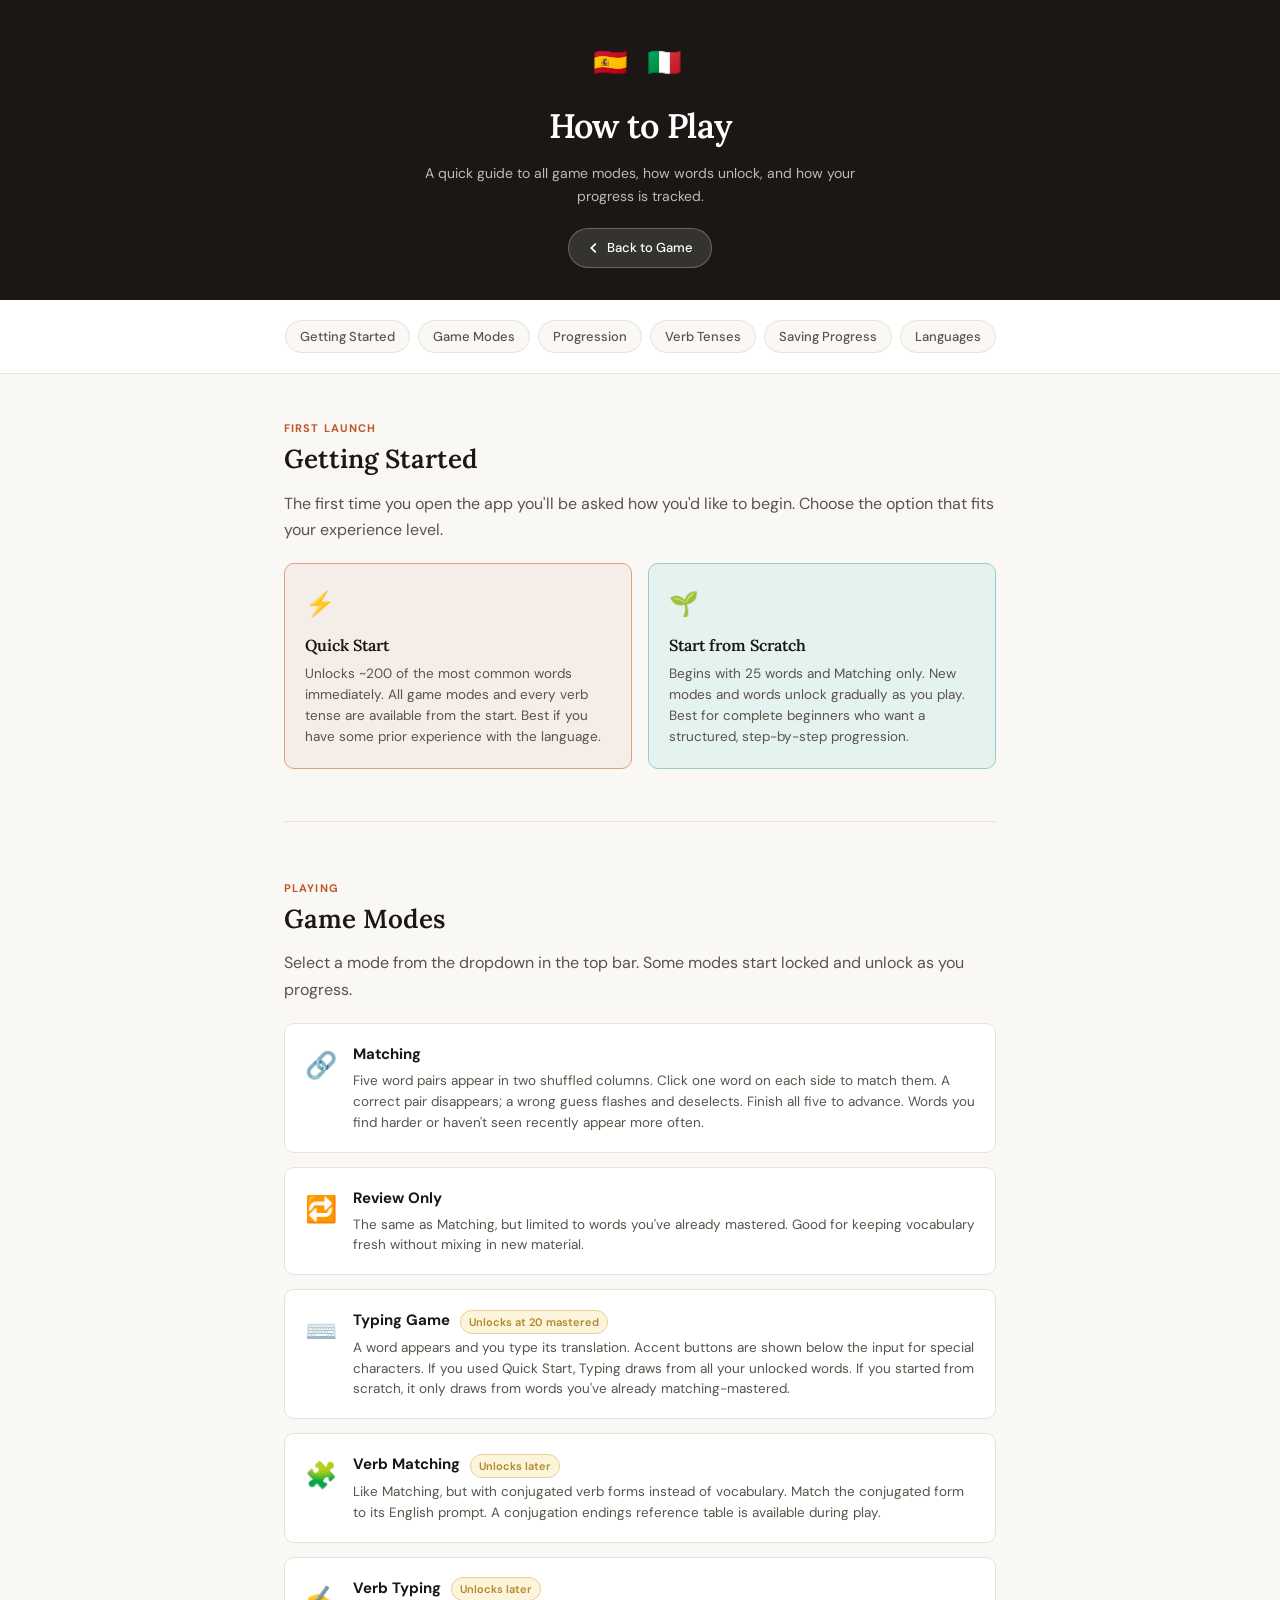
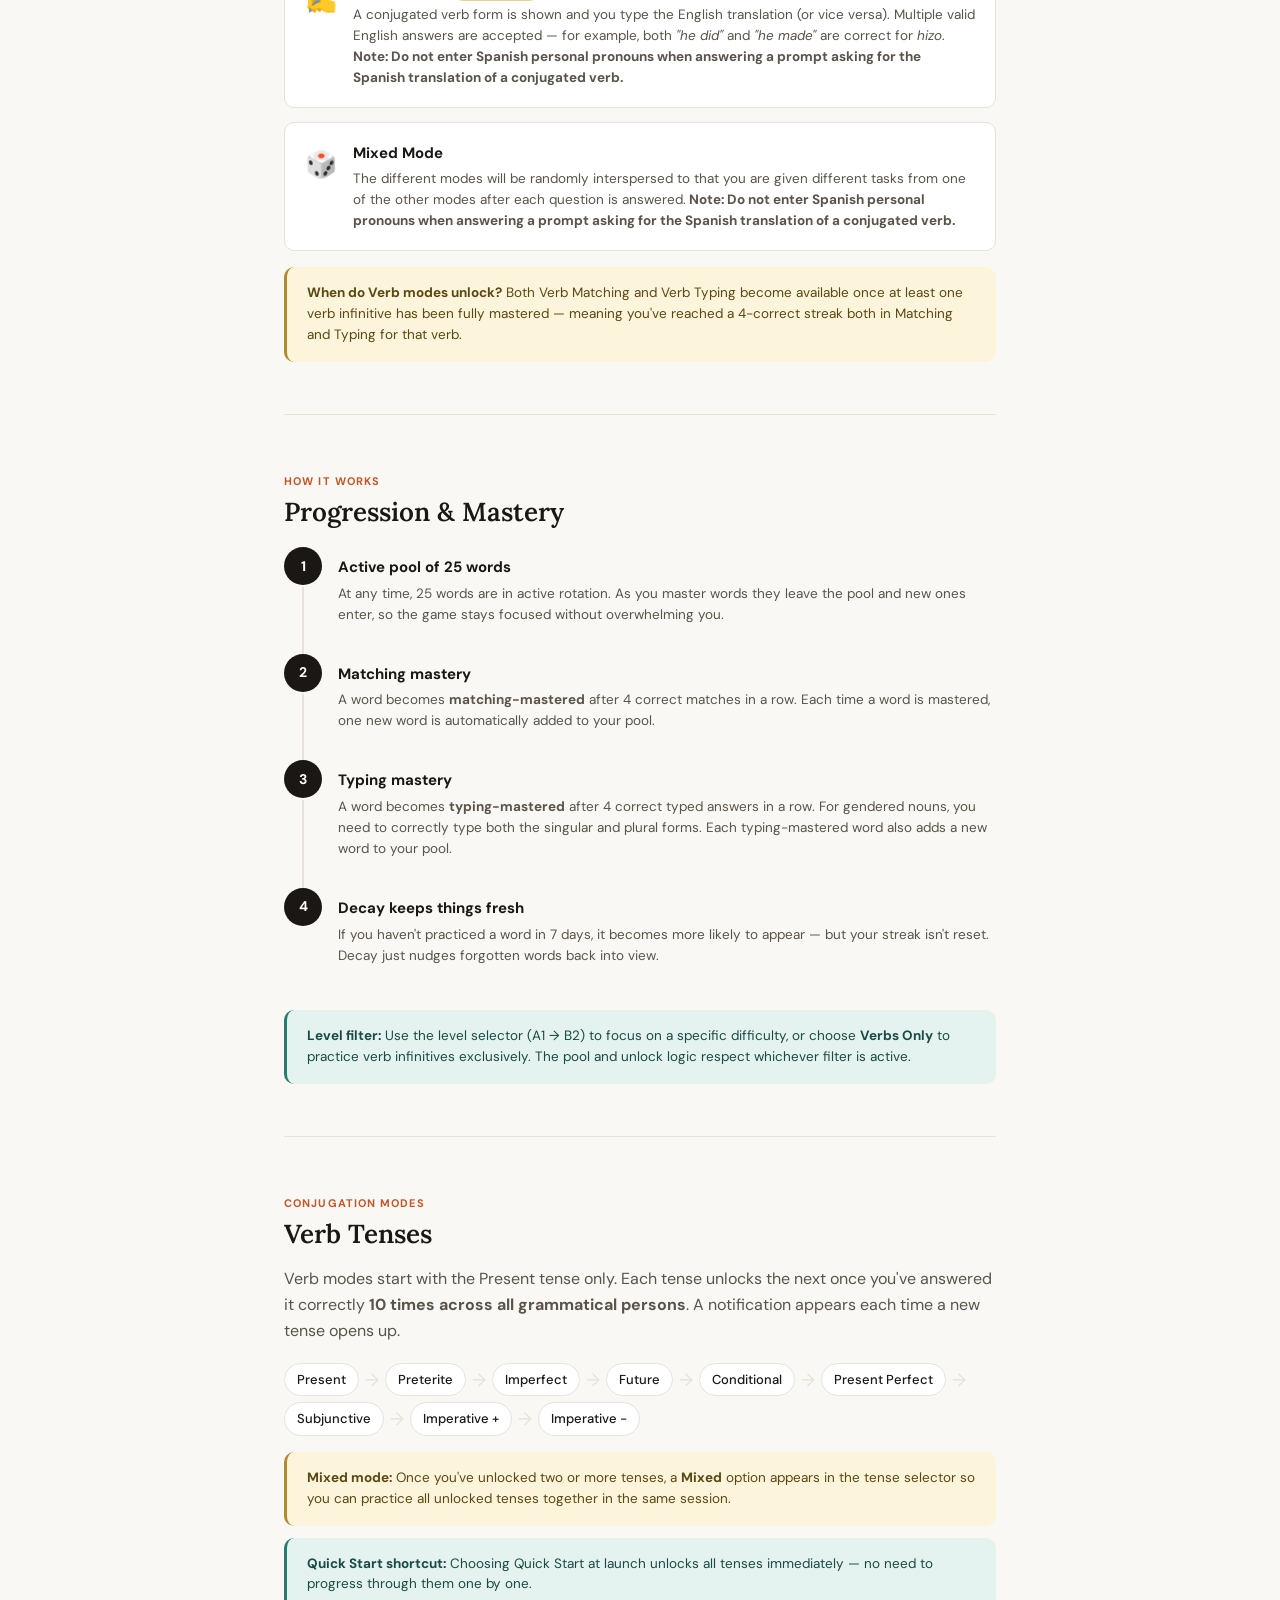
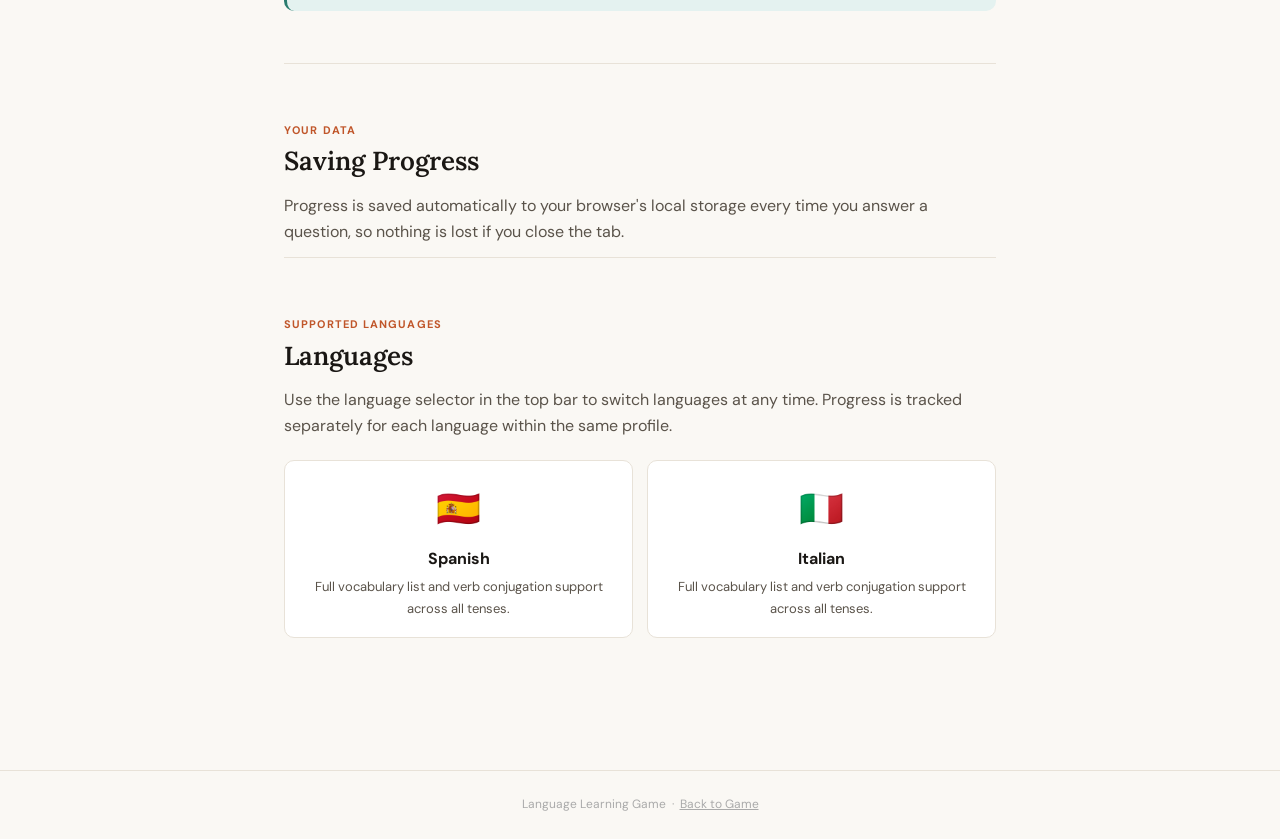
==== commit 409a3679: "Update help.html" ====
--- a/help.html
+++ b/help.html
@@ -592,9 +592,7 @@
     <section id="sync">
       <span class="section-label">Your data</span>
       <h2>Saving Progress</h2>
-      <p>Progress is saved automatically to your browser's local storage every time you answer a question, so nothing is lost if you close the tab.</p>
-      <p>To sync across multiple devices, connect a <strong>GitHub Gist</strong> from the settings panel. Enter a profile name and password — your password is never stored, only a secure hash. The same Gist can hold up to <strong>5 separate profiles</strong>, so multiple people can share one setup. Progress is stored independently per language and per profile.</p>
-      <p>You can also use the settings panel to <strong>import or export</strong> a progress file if you want a manual backup or to transfer between accounts.</p>
+      <p>Progress is saved automatically to your browser's local storage every time you answer a question, so nothing is lost if you close the tab.</p
     </section>
 
     <hr>
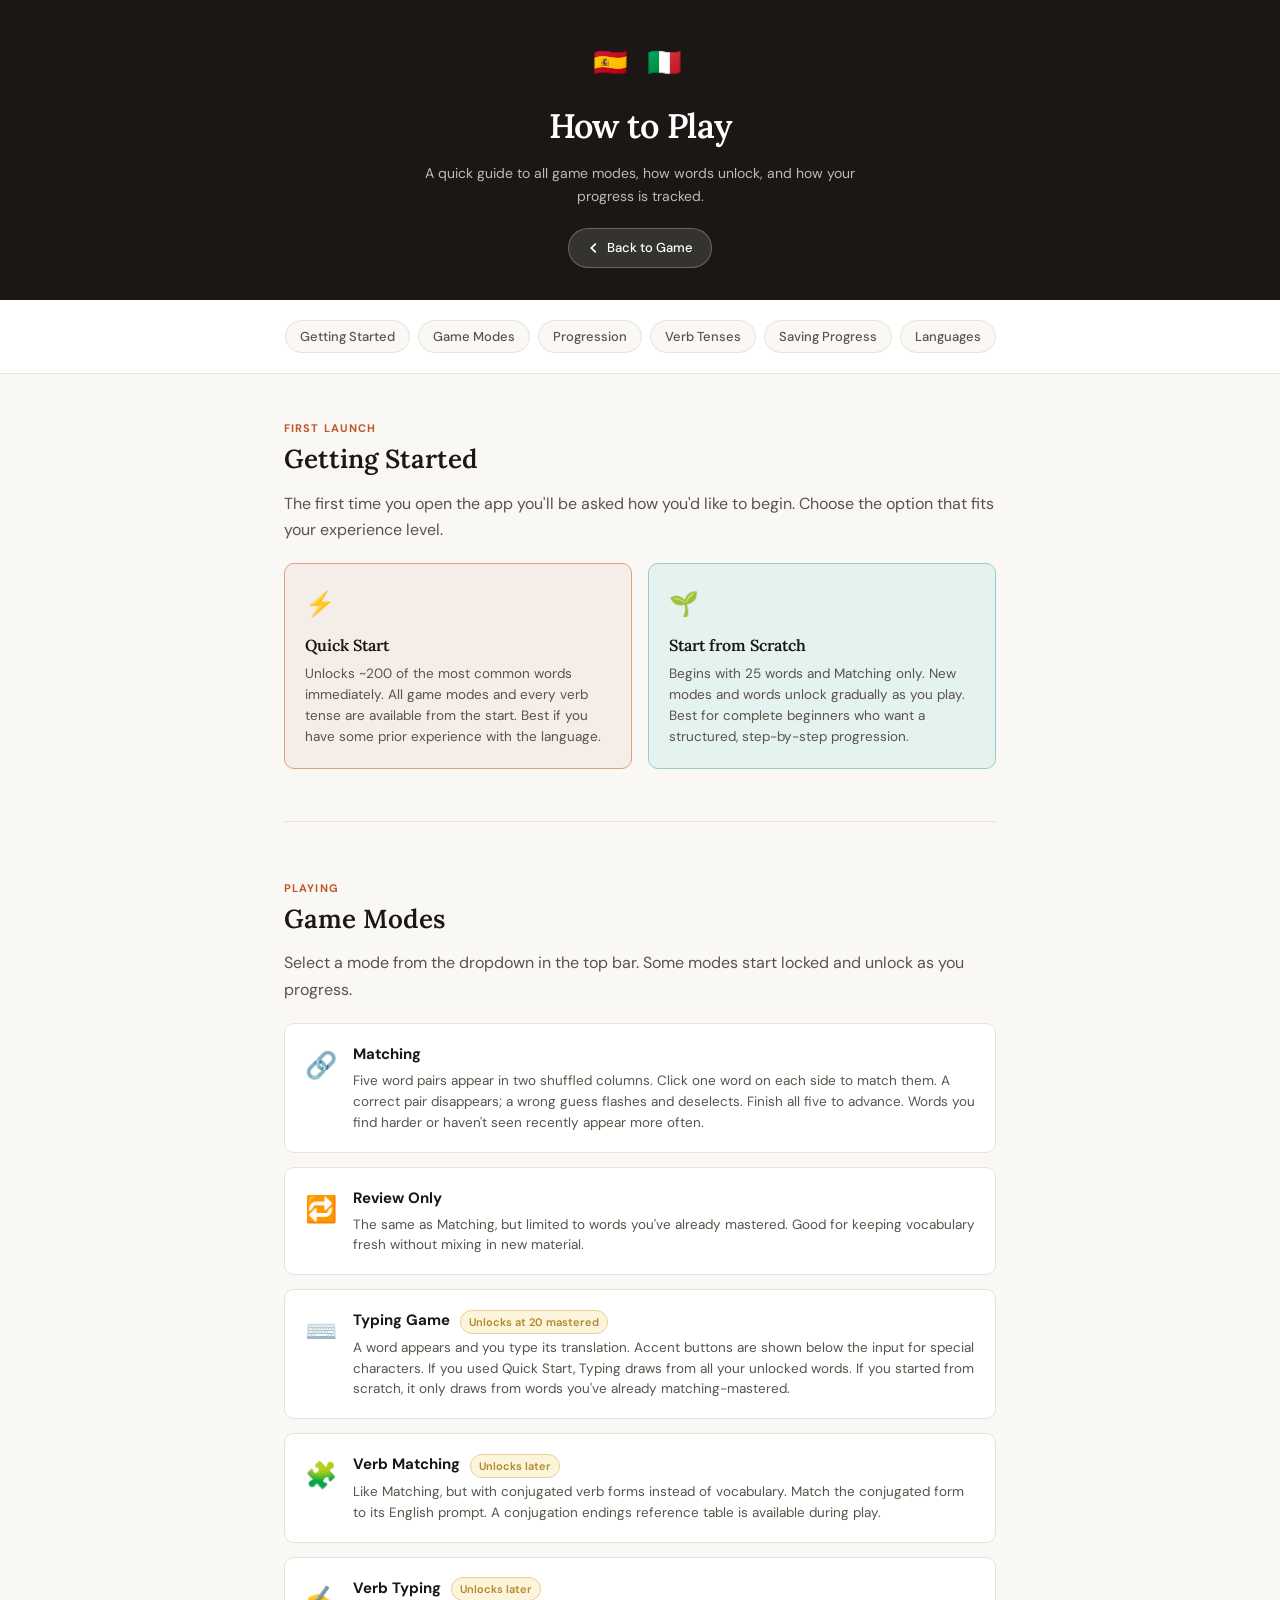
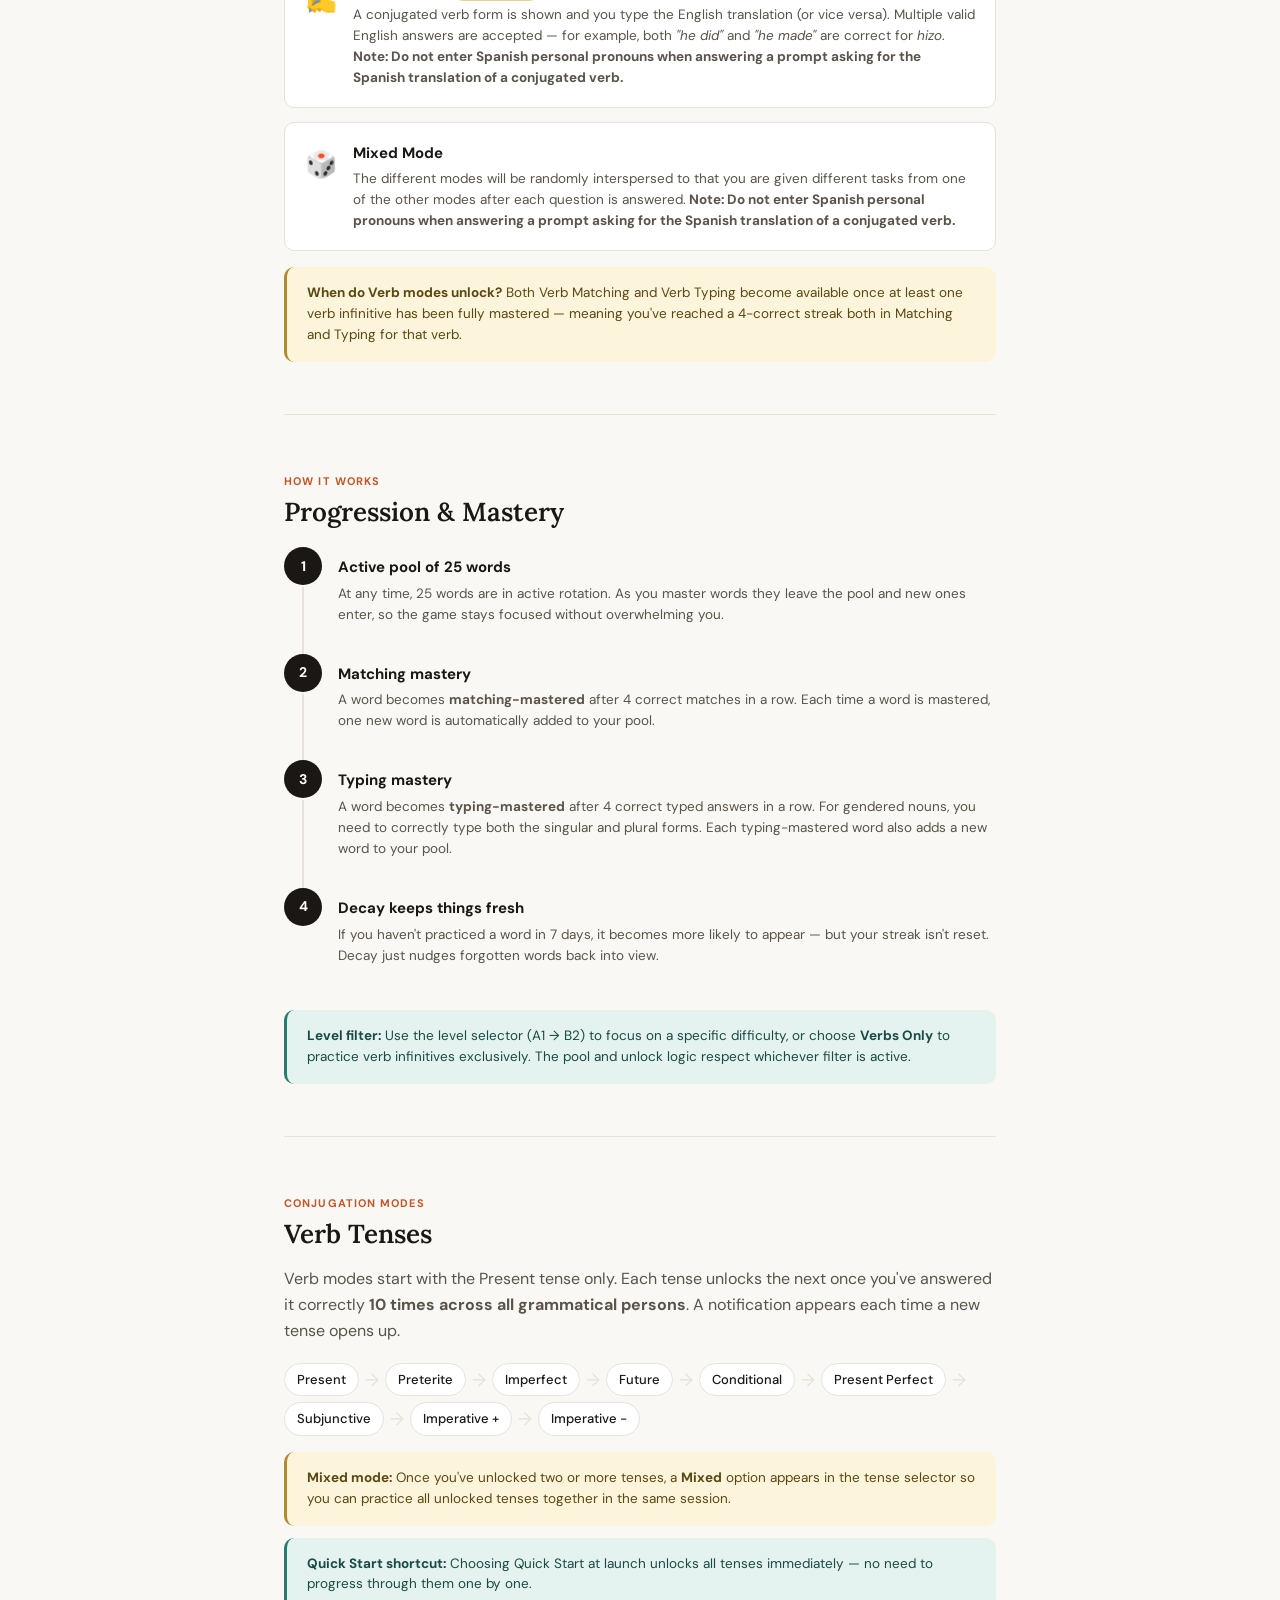
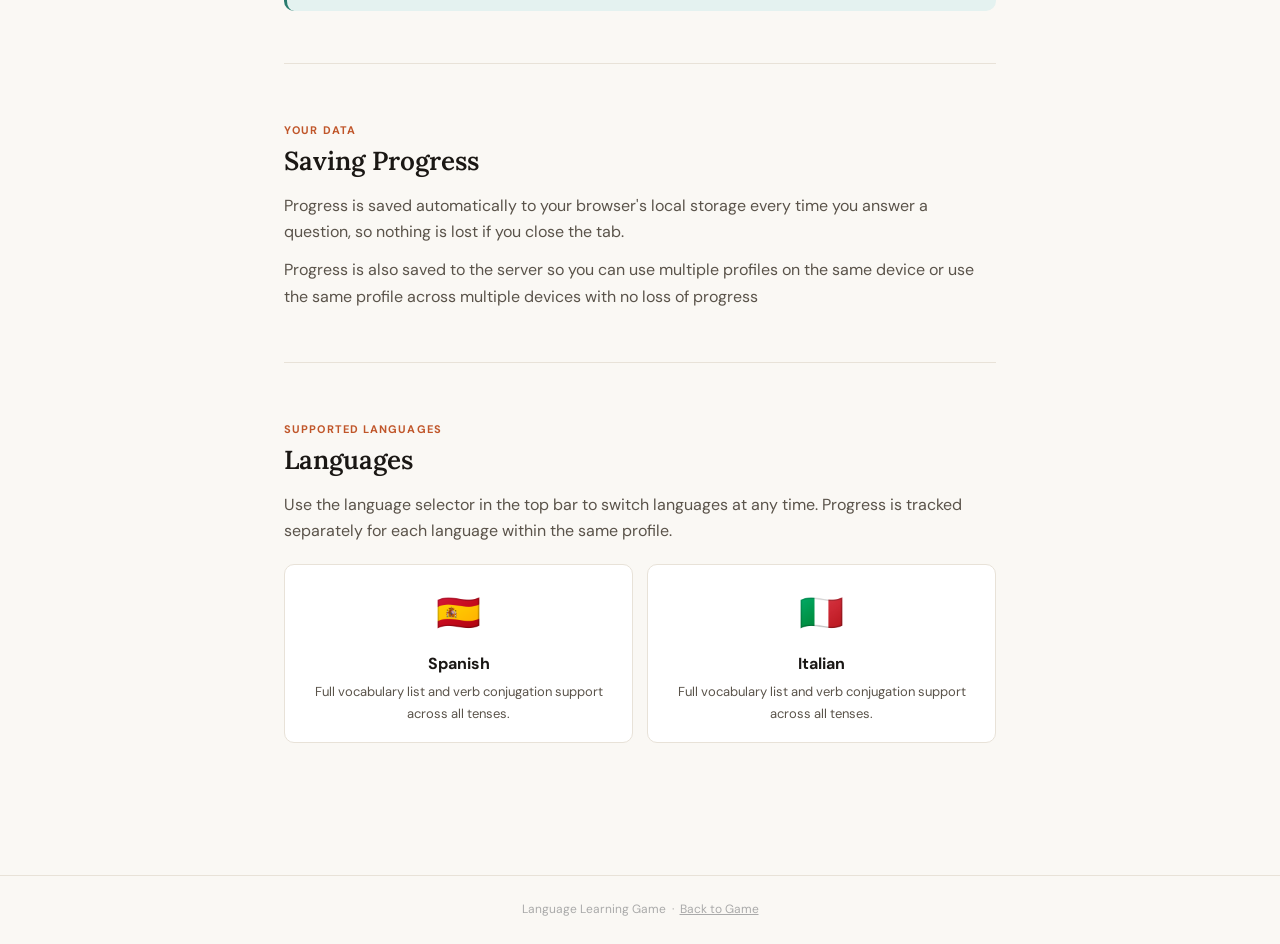
==== commit 10b5d06e: "Update help.html" ====
--- a/help.html
+++ b/help.html
@@ -592,7 +592,8 @@
     <section id="sync">
       <span class="section-label">Your data</span>
       <h2>Saving Progress</h2>
-      <p>Progress is saved automatically to your browser's local storage every time you answer a question, so nothing is lost if you close the tab.</p
+      <p>Progress is saved automatically to your browser's local storage every time you answer a question, so nothing is lost if you close the tab.</p>  
+      <p>Progress is also saved to the server so you can use multiple profiles on the same device or use the same profile across multiple devices with no loss of progress</p>
     </section>
 
     <hr>
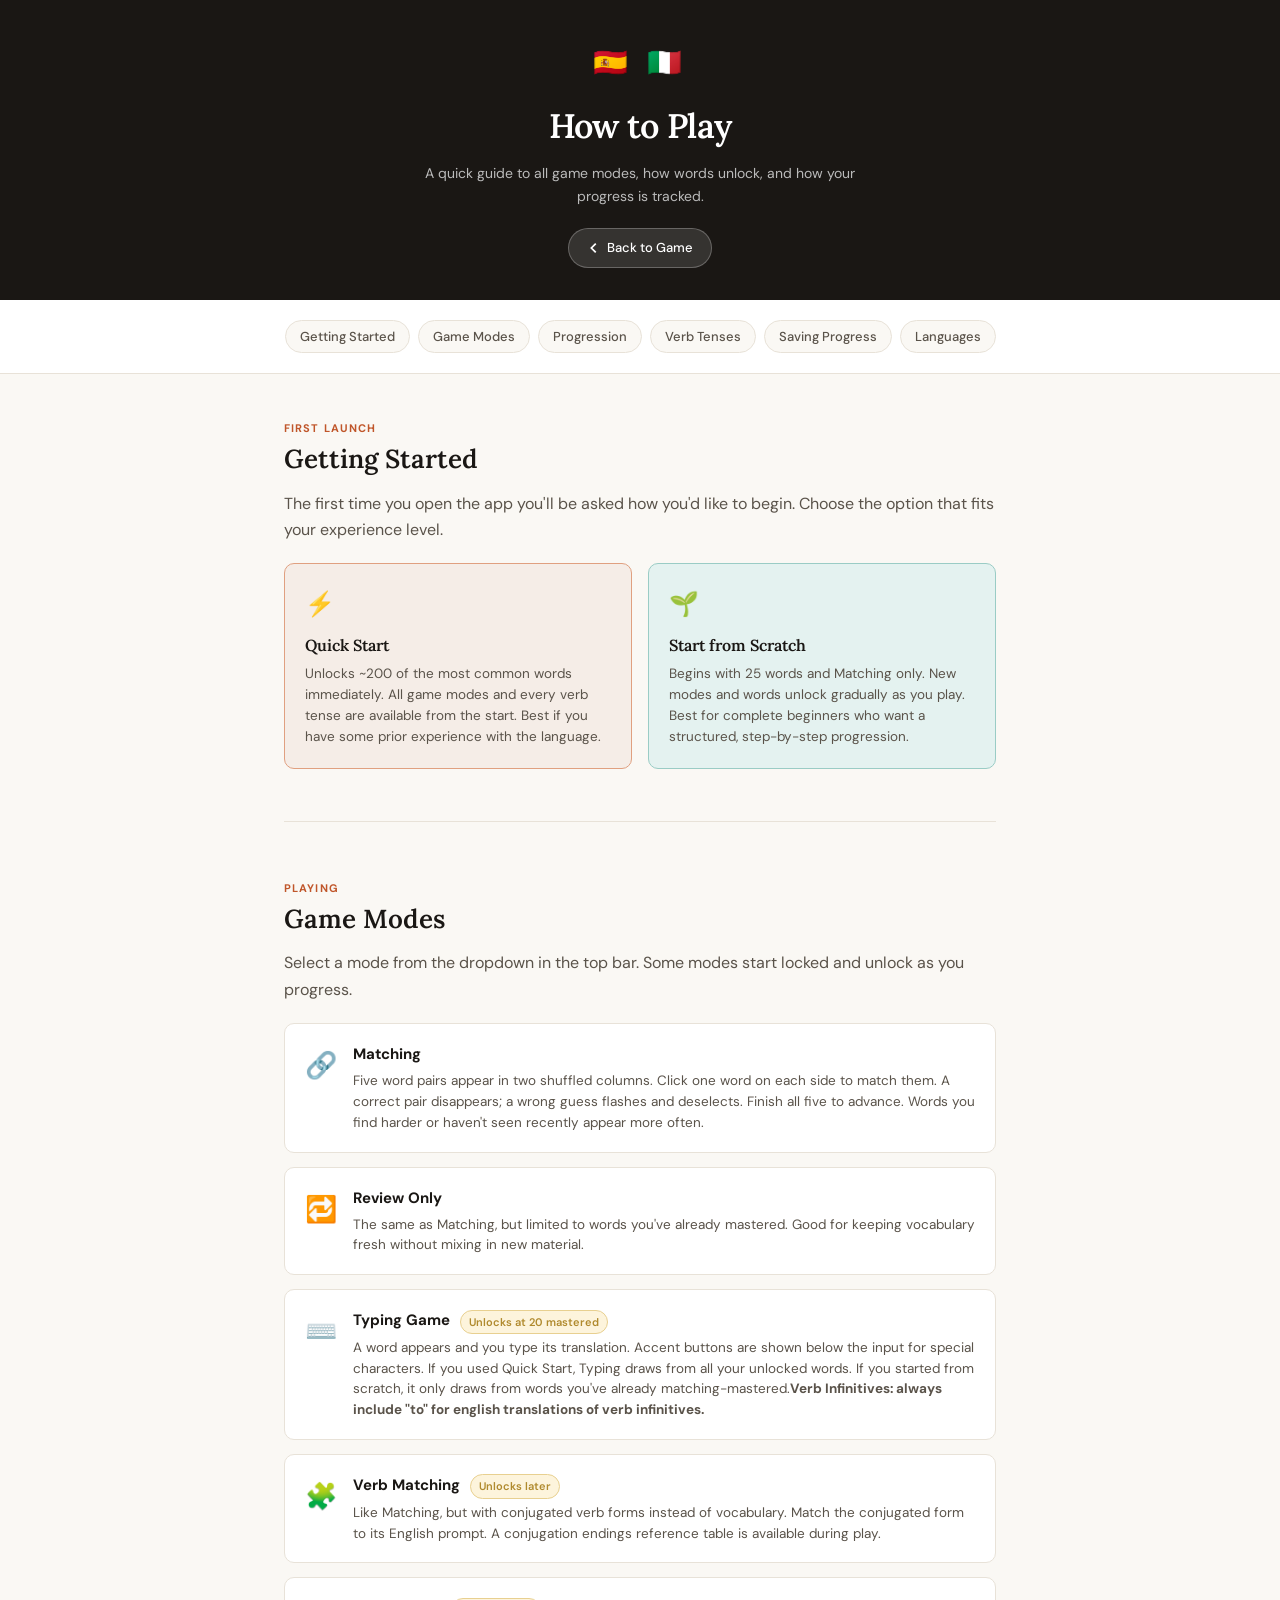
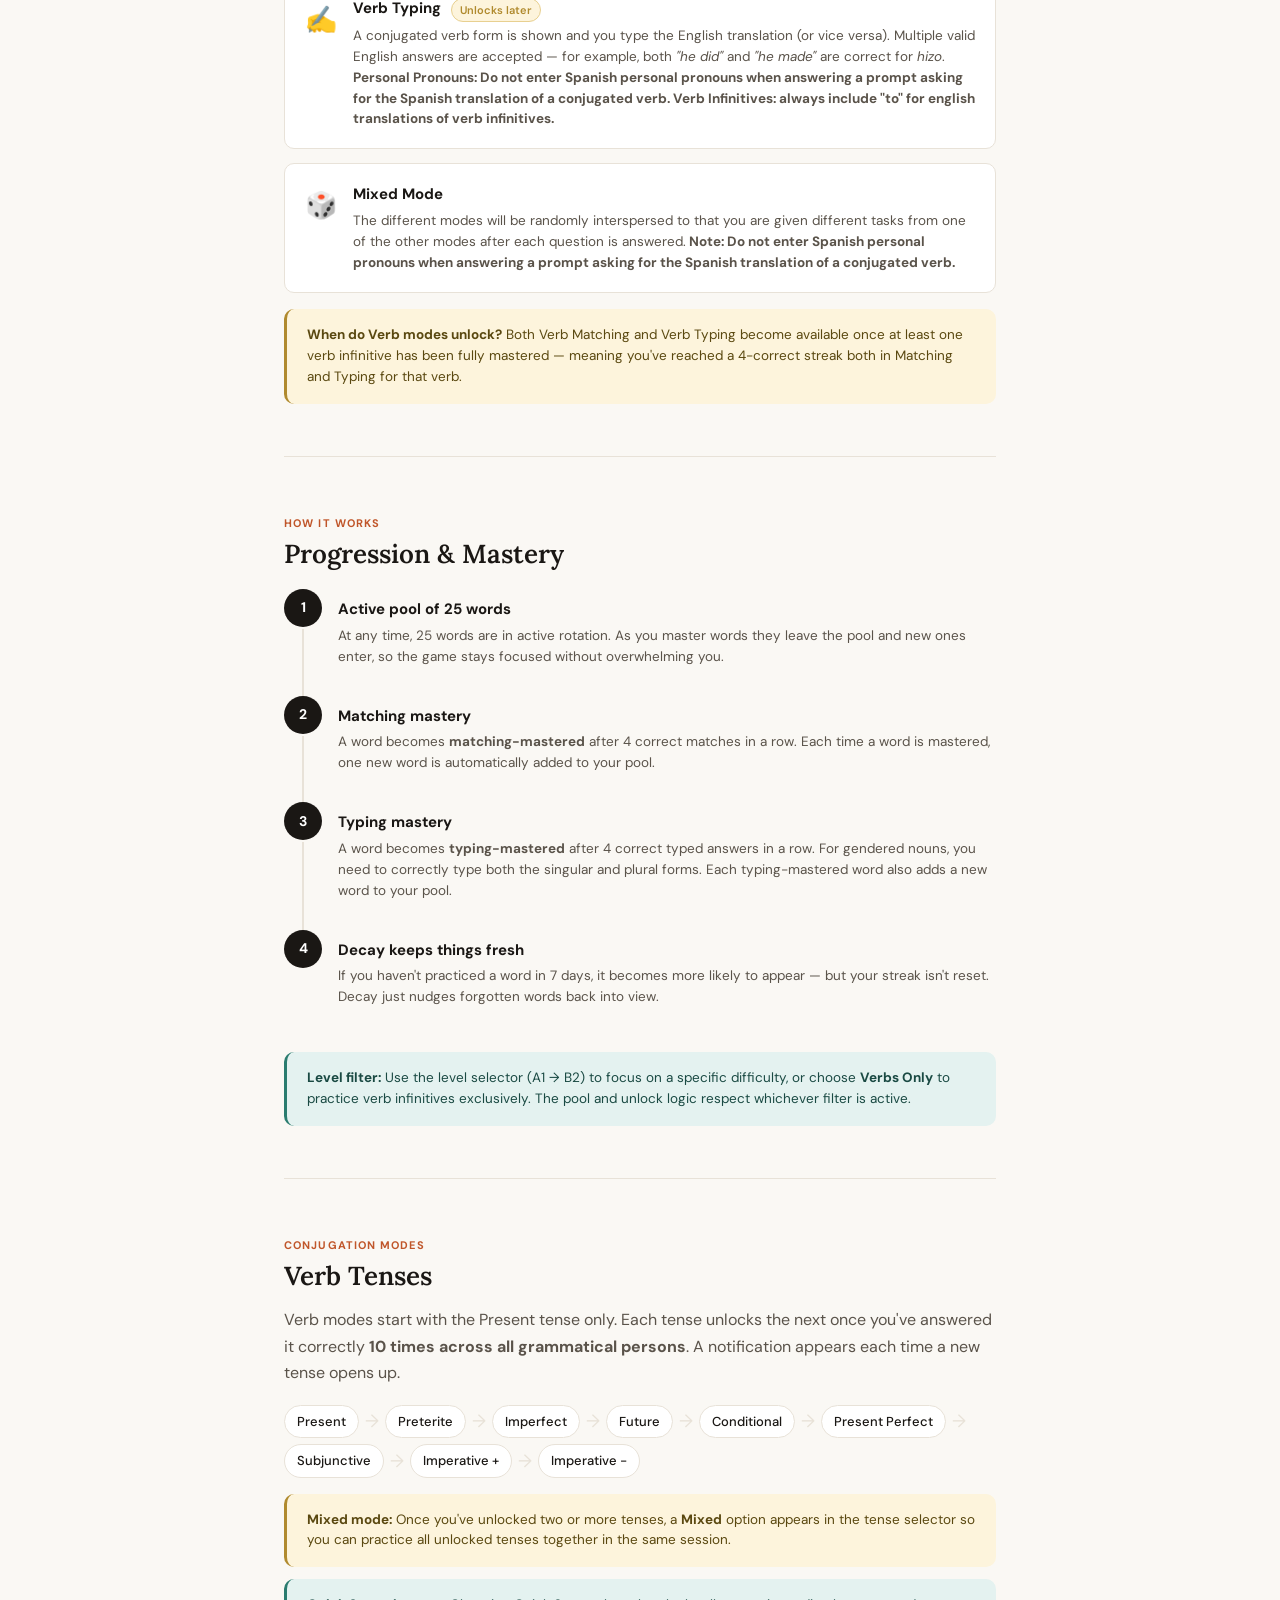
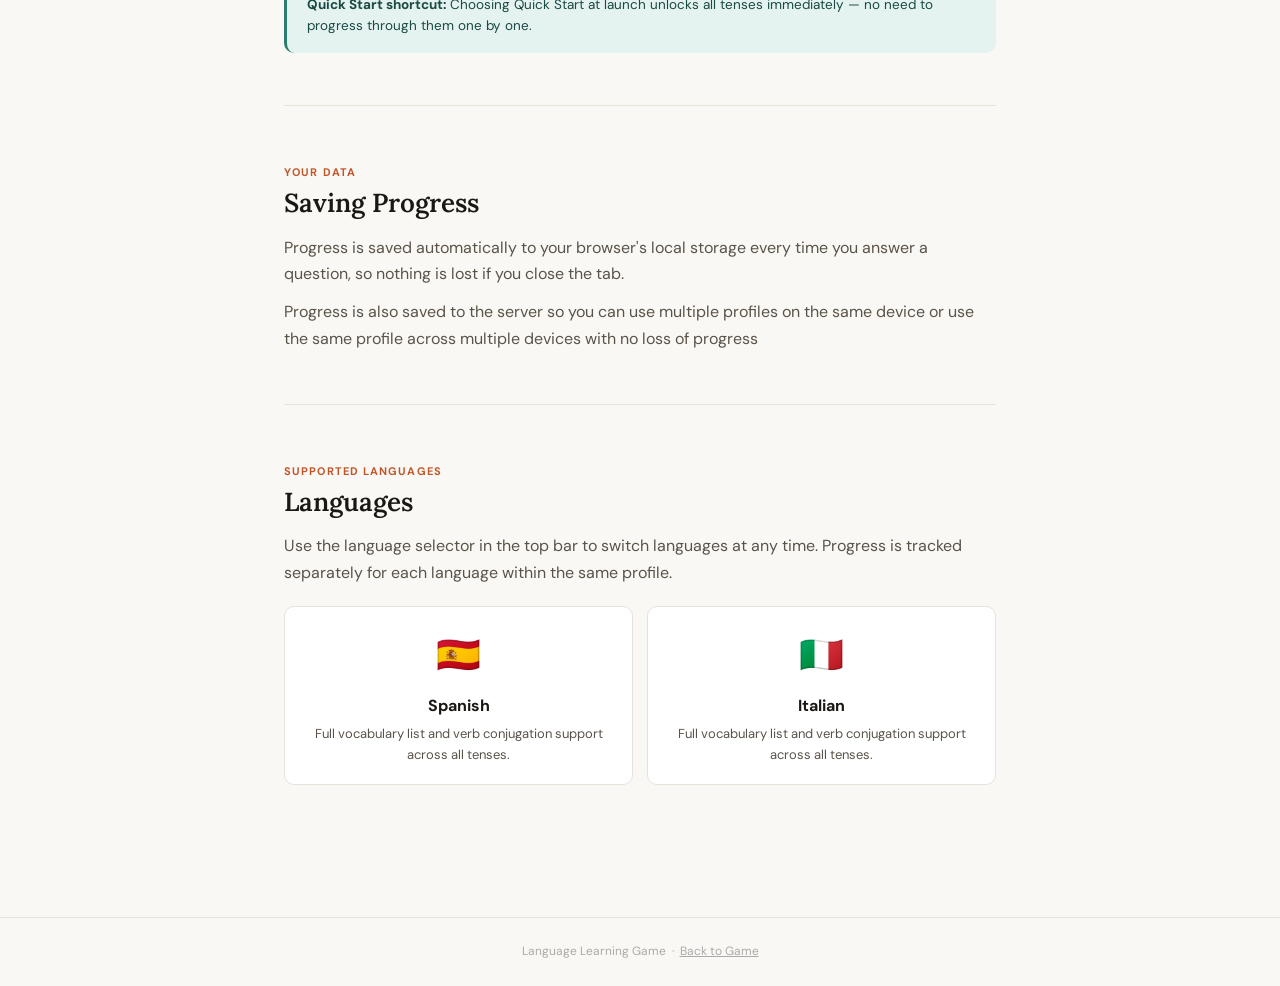
==== commit e7de7447: "Update help.html" ====
--- a/help.html
+++ b/help.html
@@ -466,7 +466,7 @@
           <div class="mode-icon">⌨️</div>
           <div>
             <h3>Typing Game <span class="badge">Unlocks at 20 mastered</span></h3>
-            <p>A word appears and you type its translation. Accent buttons are shown below the input for special characters. If you used Quick Start, Typing draws from all your unlocked words. If you started from scratch, it only draws from words you've already matching-mastered.</p>
+            <p>A word appears and you type its translation. Accent buttons are shown below the input for special characters. If you used Quick Start, Typing draws from all your unlocked words. If you started from scratch, it only draws from words you've already matching-mastered.<strong>Verb Infinitives: always include "to" for english translations of verb infinitives.</strong></p>
           </div>
         </div>
 
@@ -482,7 +482,7 @@
           <div class="mode-icon">✍️</div>
           <div>
             <h3>Verb Typing <span class="badge">Unlocks later</span></h3>
-            <p>A conjugated verb form is shown and you type the English translation (or vice versa). Multiple valid English answers are accepted — for example, both <em>"he did"</em> and <em>"he made"</em> are correct for <em>hizo</em>.<strong> Note: Do not enter Spanish personal pronouns when answering a prompt asking for the Spanish translation of a conjugated verb.</strong></p>
+            <p>A conjugated verb form is shown and you type the English translation (or vice versa). Multiple valid English answers are accepted — for example, both <em>"he did"</em> and <em>"he made"</em> are correct for <em>hizo</em>.<strong> Personal Pronouns: Do not enter Spanish personal pronouns when answering a prompt asking for the Spanish translation of a conjugated verb. Verb Infinitives: always include "to" for english translations of verb infinitives.</strong></p>
           </div>
         </div>
 
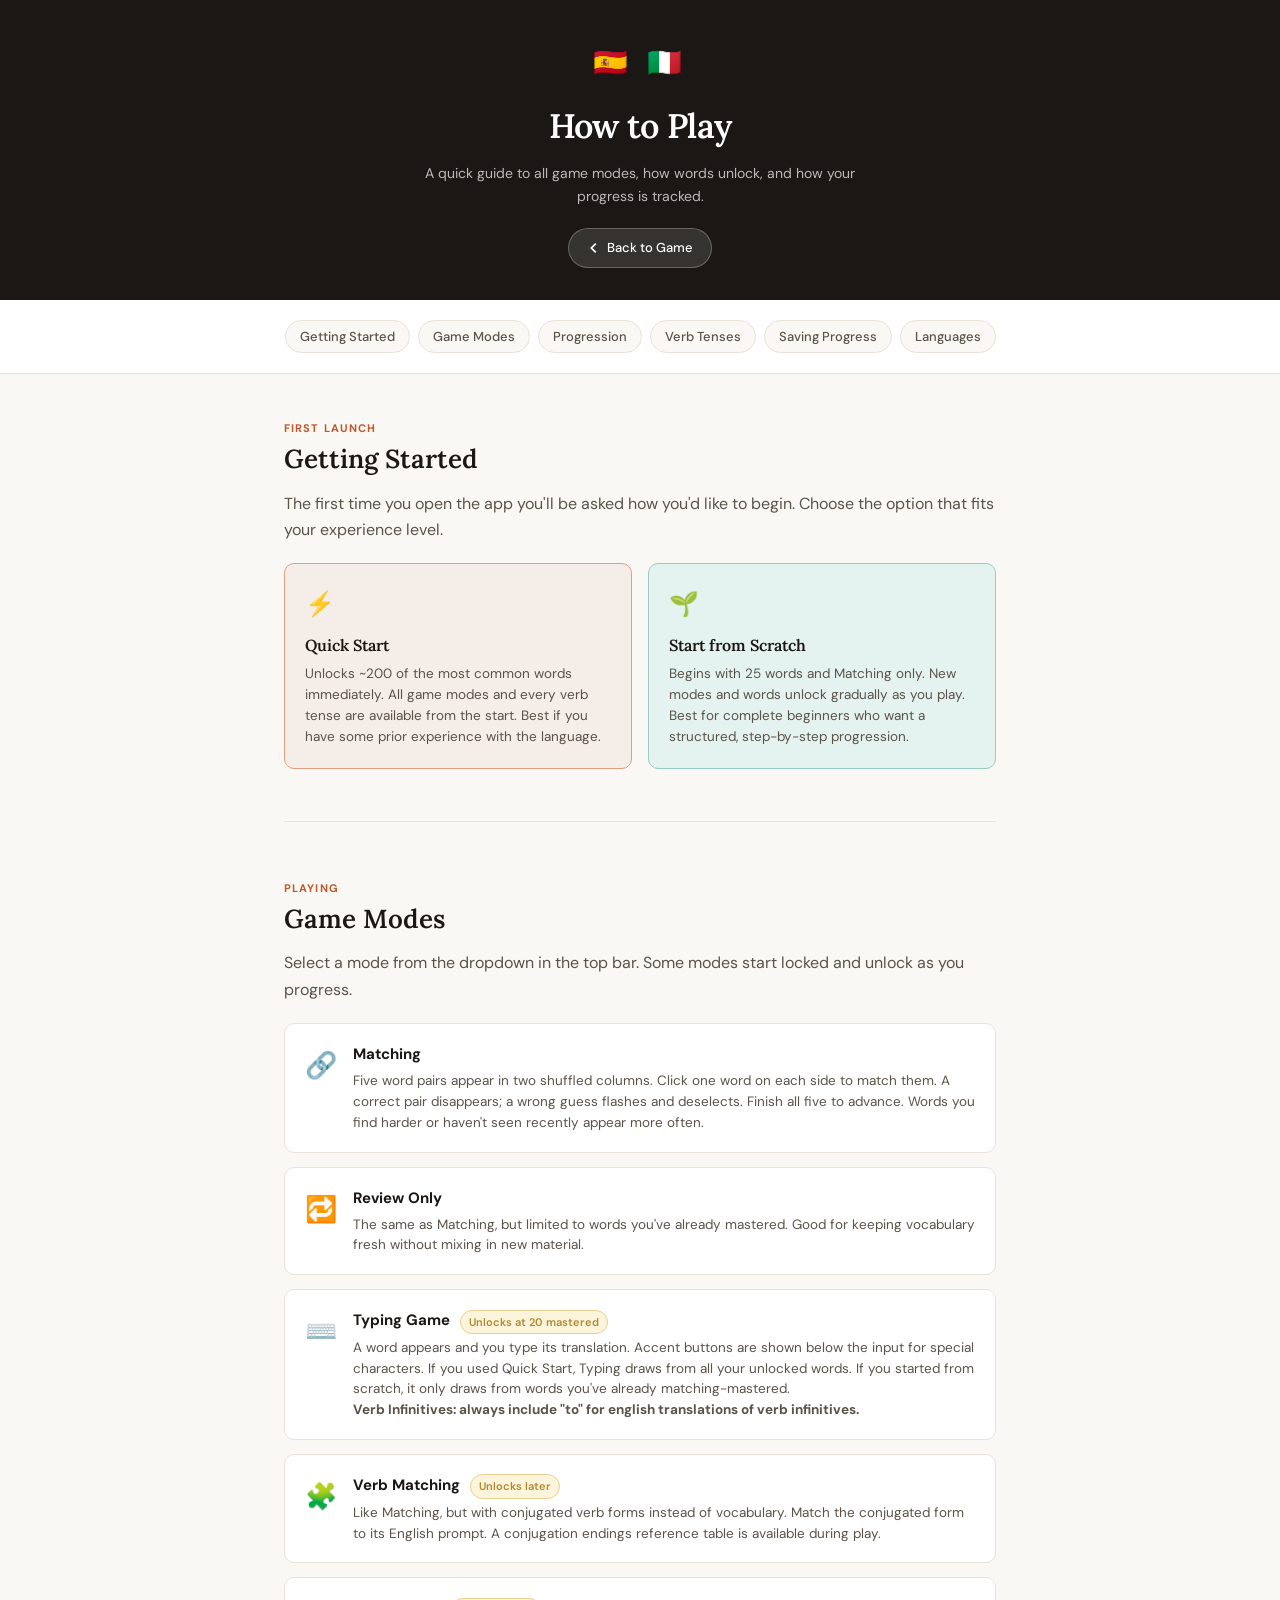
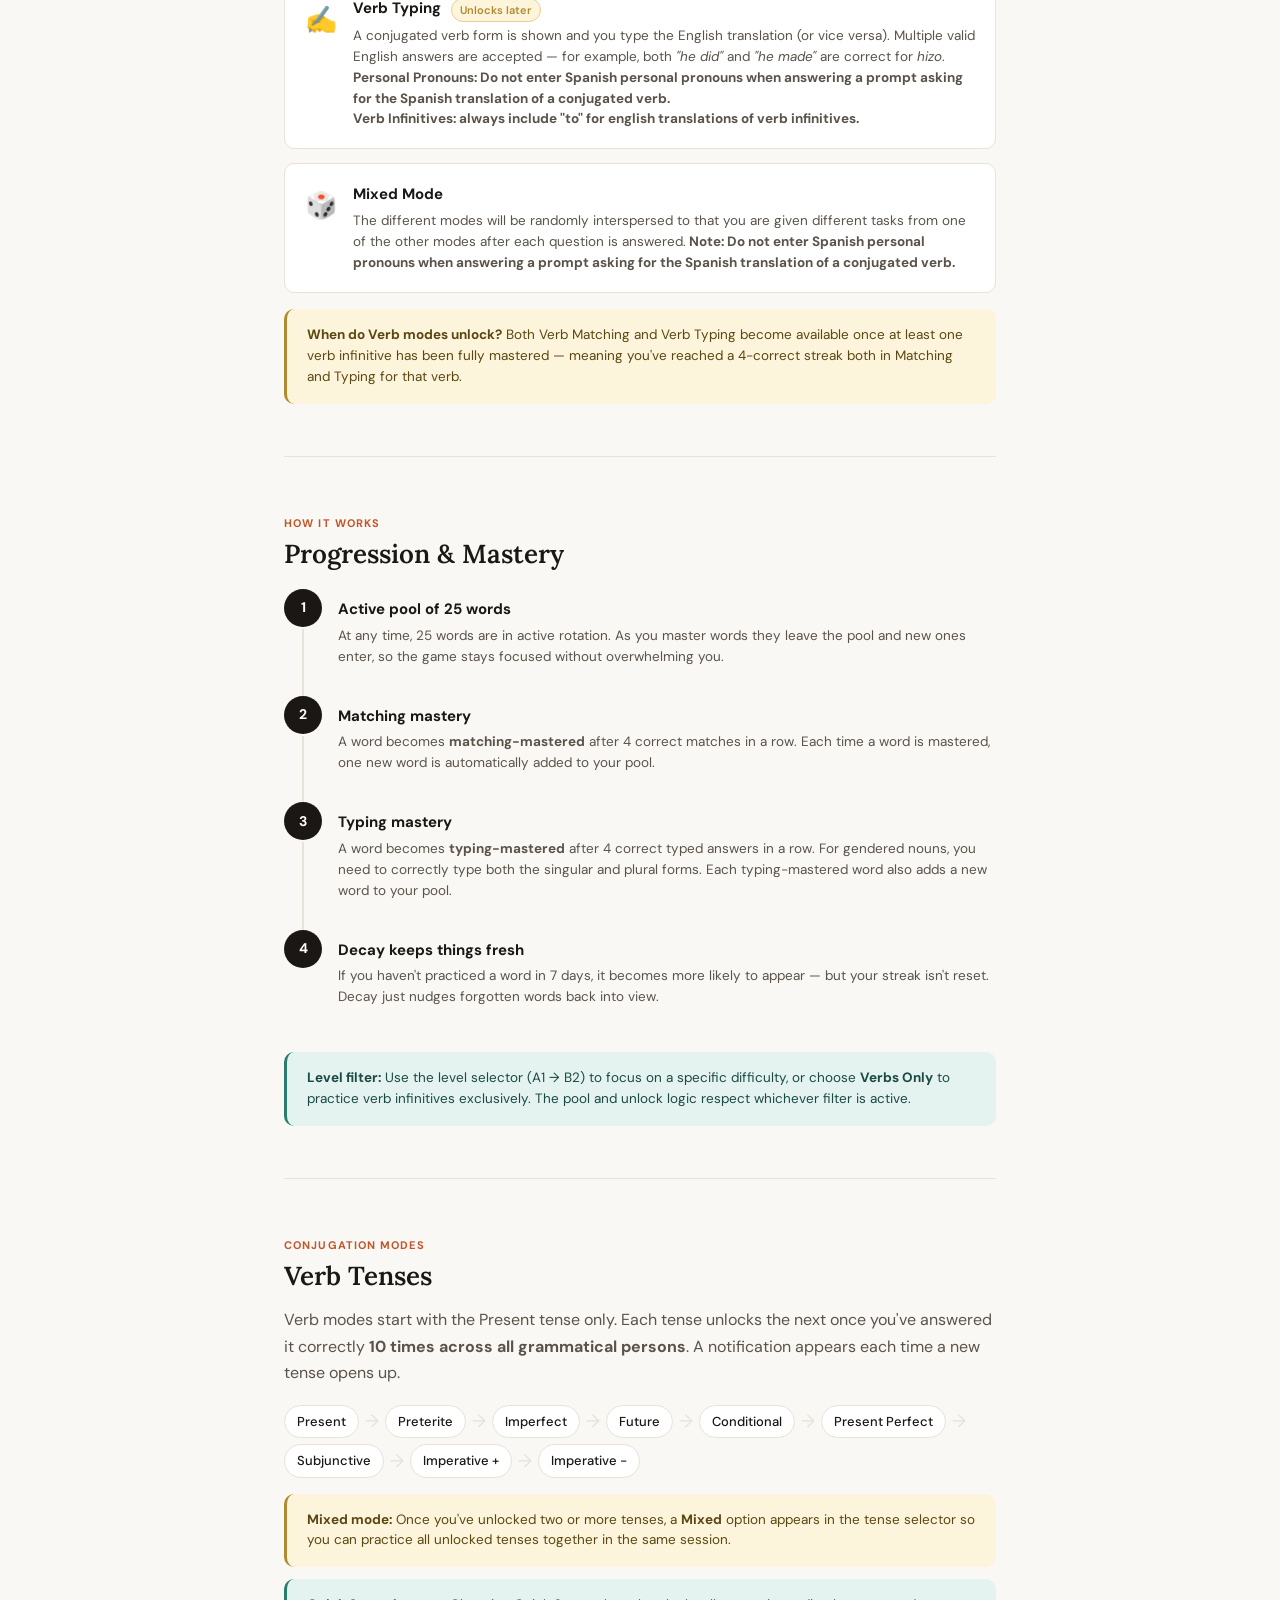
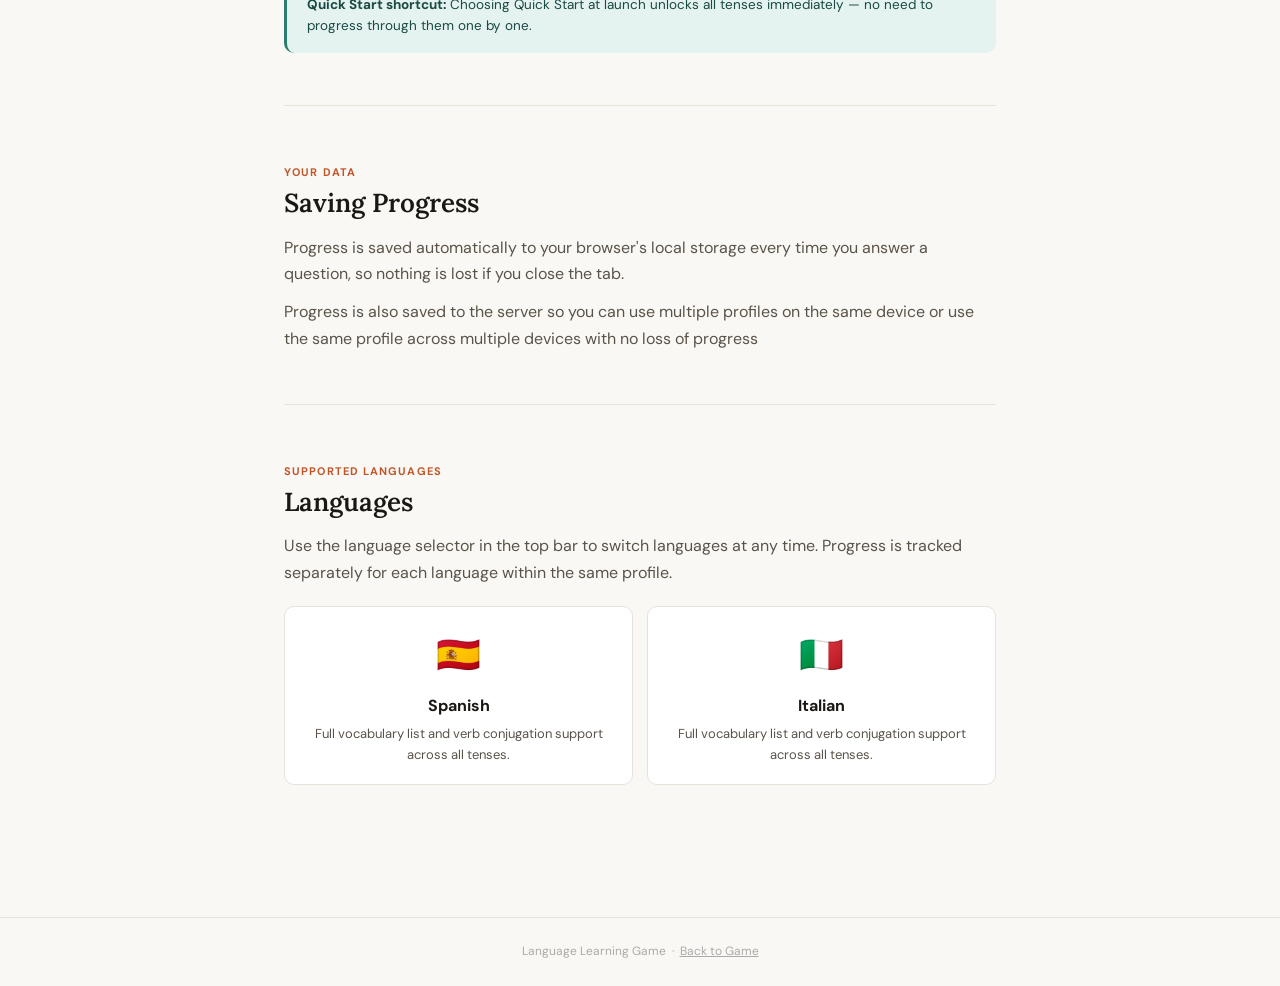
==== commit ccd0a669: "Update help.html" ====
--- a/help.html
+++ b/help.html
@@ -466,7 +466,7 @@
           <div class="mode-icon">⌨️</div>
           <div>
             <h3>Typing Game <span class="badge">Unlocks at 20 mastered</span></h3>
-            <p>A word appears and you type its translation. Accent buttons are shown below the input for special characters. If you used Quick Start, Typing draws from all your unlocked words. If you started from scratch, it only draws from words you've already matching-mastered.<strong>Verb Infinitives: always include "to" for english translations of verb infinitives.</strong></p>
+            <p>A word appears and you type its translation. Accent buttons are shown below the input for special characters. If you used Quick Start, Typing draws from all your unlocked words. If you started from scratch, it only draws from words you've already matching-mastered.<br><strong>Verb Infinitives: always include "to" for english translations of verb infinitives.</strong></p>
           </div>
         </div>
 
@@ -482,7 +482,7 @@
           <div class="mode-icon">✍️</div>
           <div>
             <h3>Verb Typing <span class="badge">Unlocks later</span></h3>
-            <p>A conjugated verb form is shown and you type the English translation (or vice versa). Multiple valid English answers are accepted — for example, both <em>"he did"</em> and <em>"he made"</em> are correct for <em>hizo</em>.<strong> Personal Pronouns: Do not enter Spanish personal pronouns when answering a prompt asking for the Spanish translation of a conjugated verb. Verb Infinitives: always include "to" for english translations of verb infinitives.</strong></p>
+            <p>A conjugated verb form is shown and you type the English translation (or vice versa). Multiple valid English answers are accepted — for example, both <em>"he did"</em> and <em>"he made"</em> are correct for <em>hizo</em>.<br><strong> Personal Pronouns: Do not enter Spanish personal pronouns when answering a prompt asking for the Spanish translation of a conjugated verb. <br>Verb Infinitives: always include "to" for english translations of verb infinitives.</strong></p>
           </div>
         </div>
 
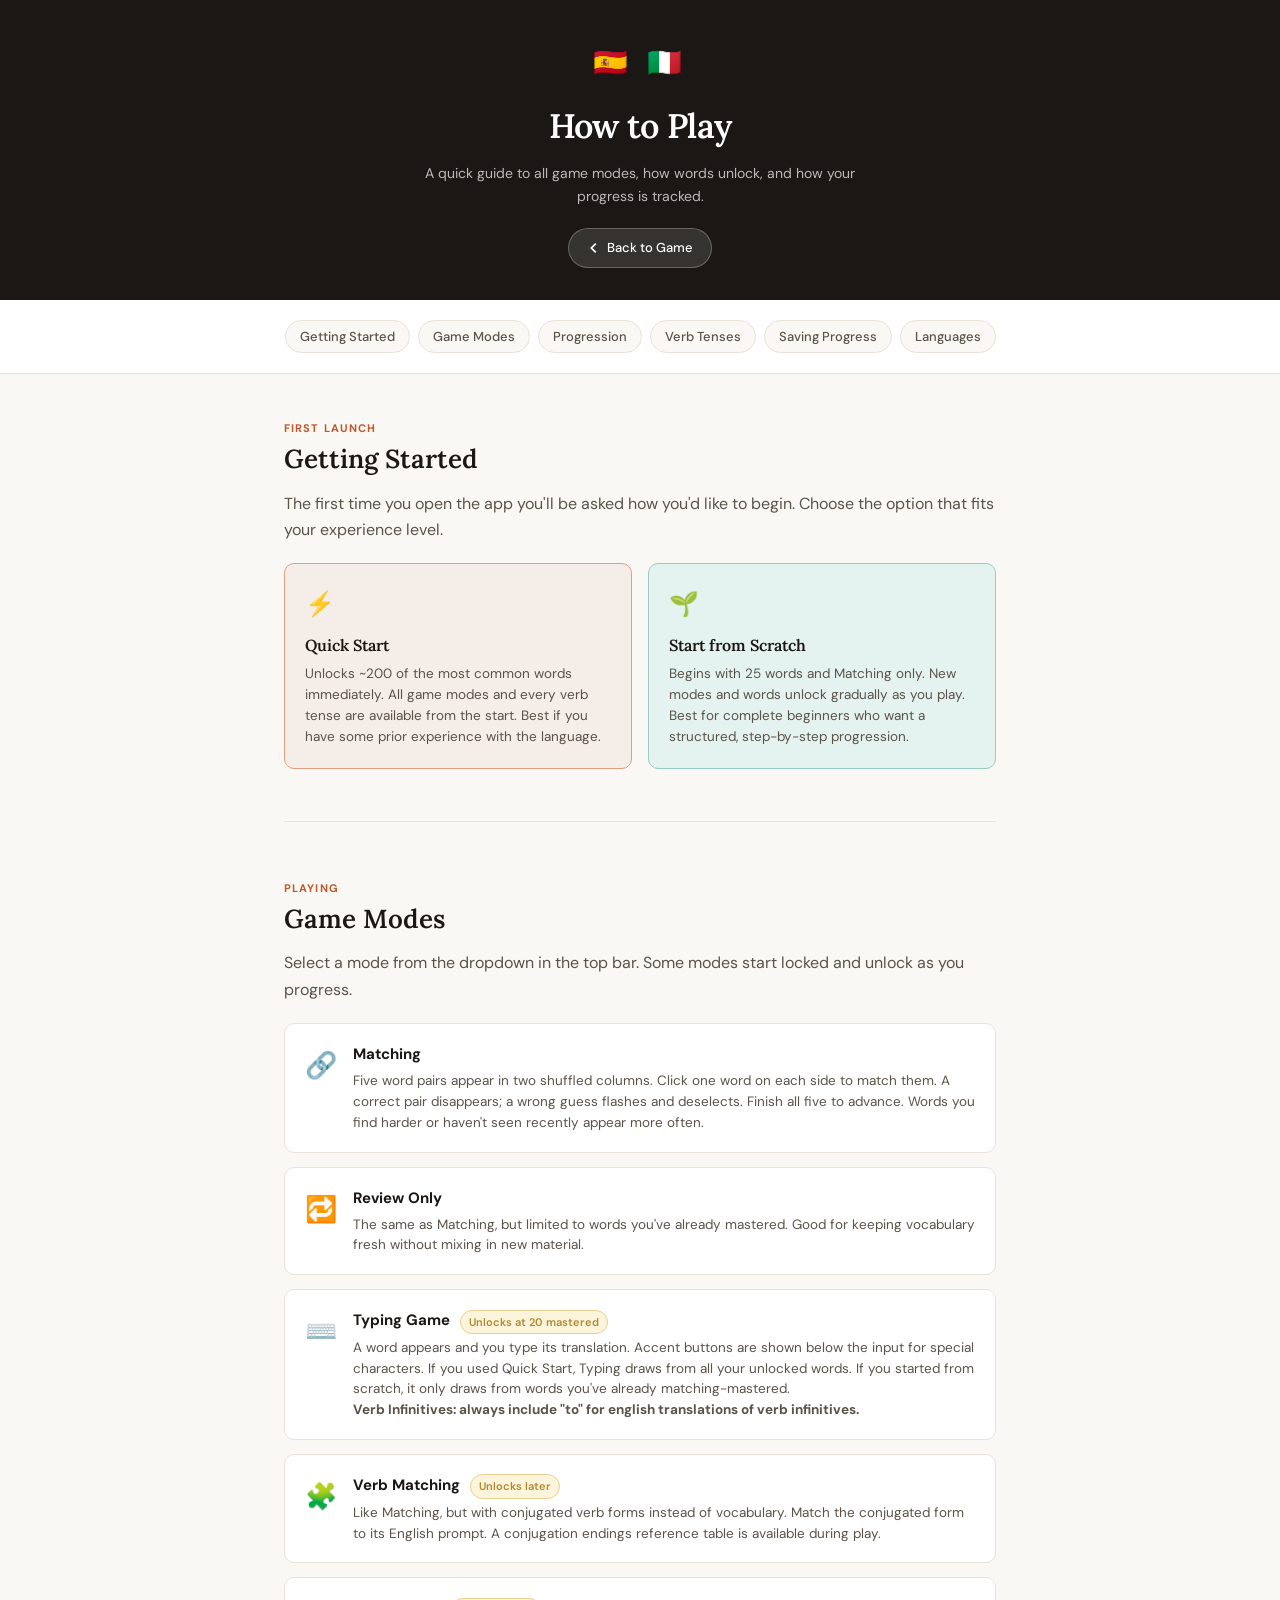
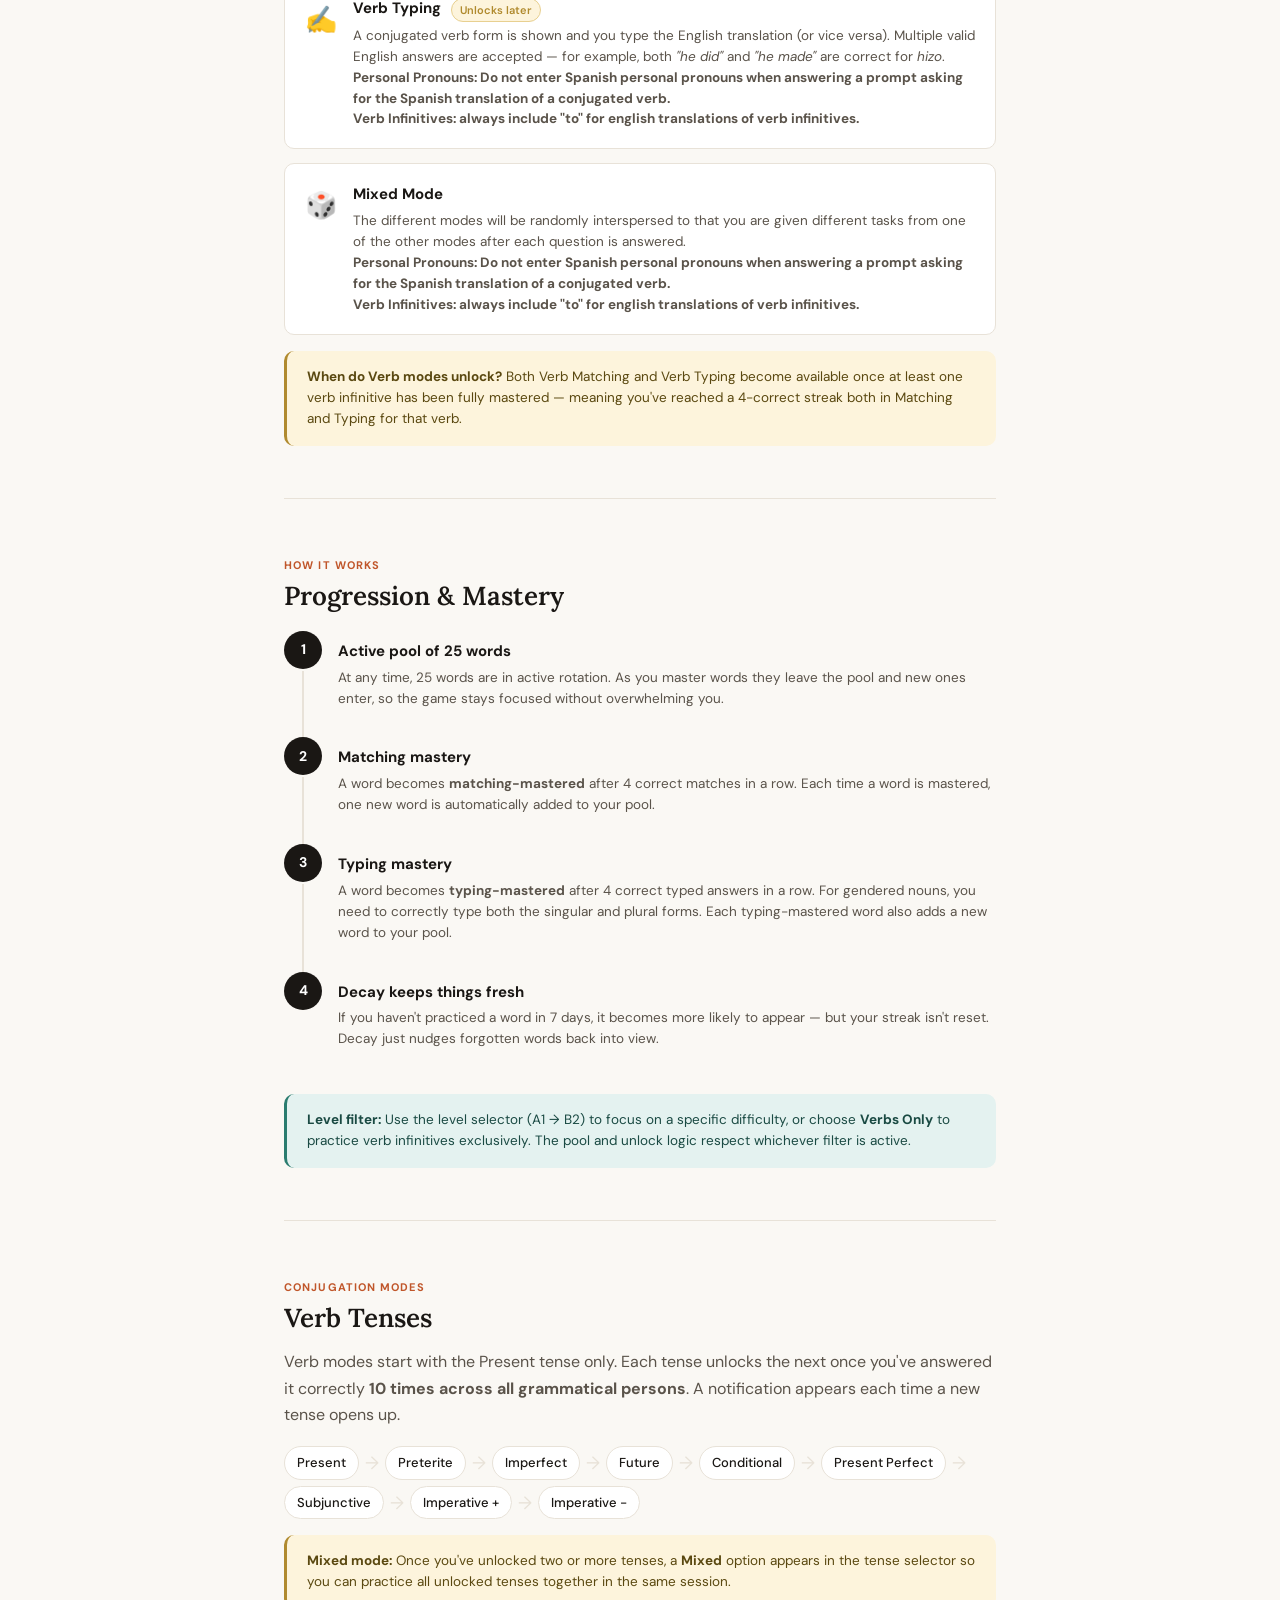
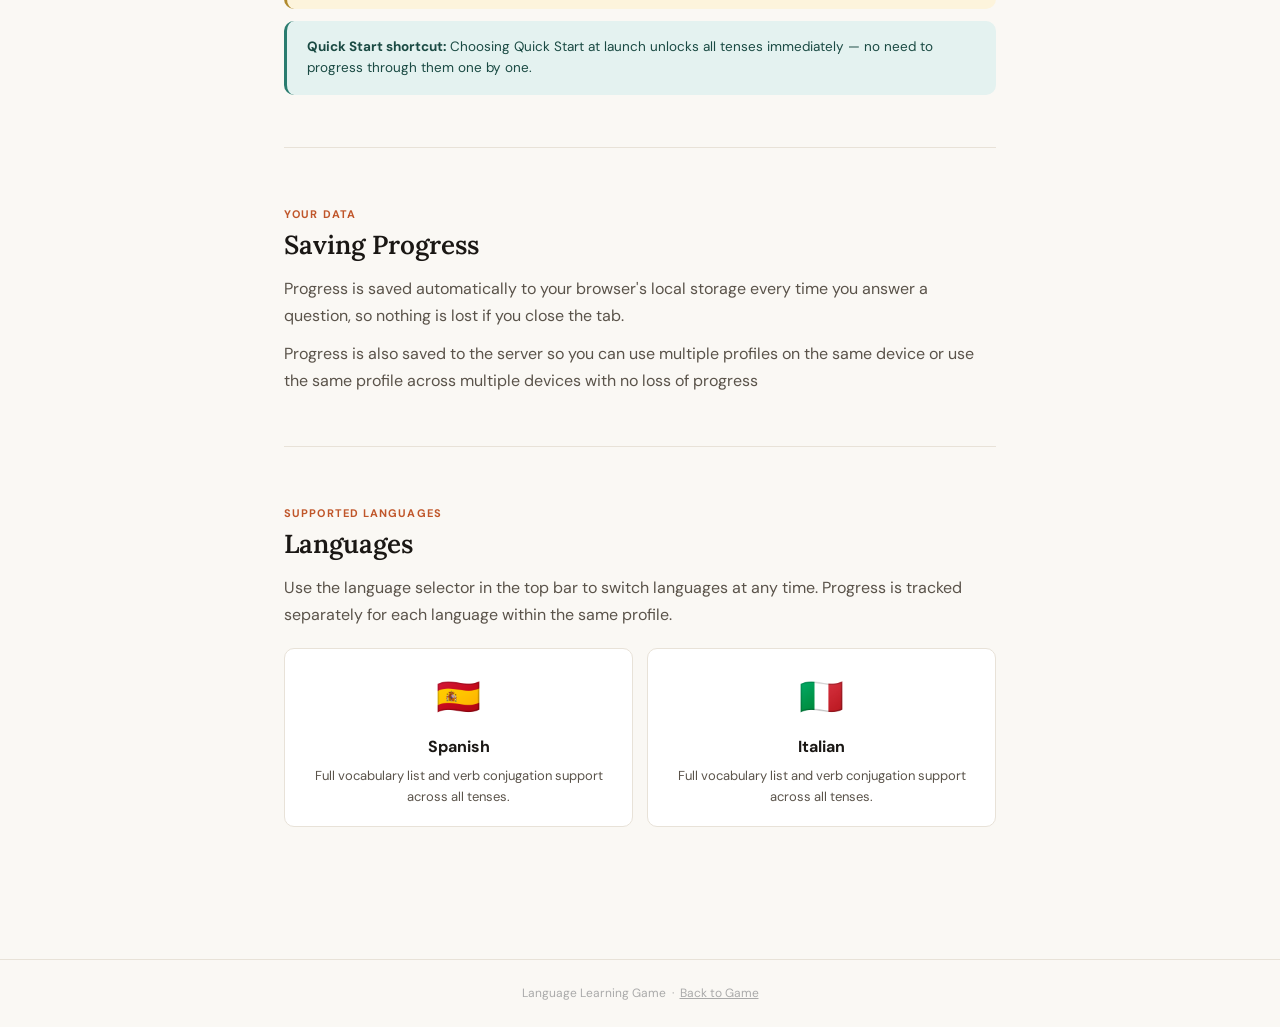
==== commit 04a03a34: "Update help.html" ====
--- a/help.html
+++ b/help.html
@@ -490,7 +490,7 @@
           <div class="mode-icon">🎲</div>
           <div>
             <h3>Mixed Mode</h3>
-            <p>The different modes will be randomly interspersed to that you are given different tasks from one of the other modes after each question is answered.<strong> Note: Do not enter Spanish personal pronouns when answering a prompt asking for the Spanish translation of a conjugated verb.</strong></p>
+            <p>The different modes will be randomly interspersed to that you are given different tasks from one of the other modes after each question is answered.<strong> <br><strong> Personal Pronouns: Do not enter Spanish personal pronouns when answering a prompt asking for the Spanish translation of a conjugated verb. <br>Verb Infinitives: always include "to" for english translations of verb infinitives.</strong></p></strong></p>
           </div>
         </div>
 
